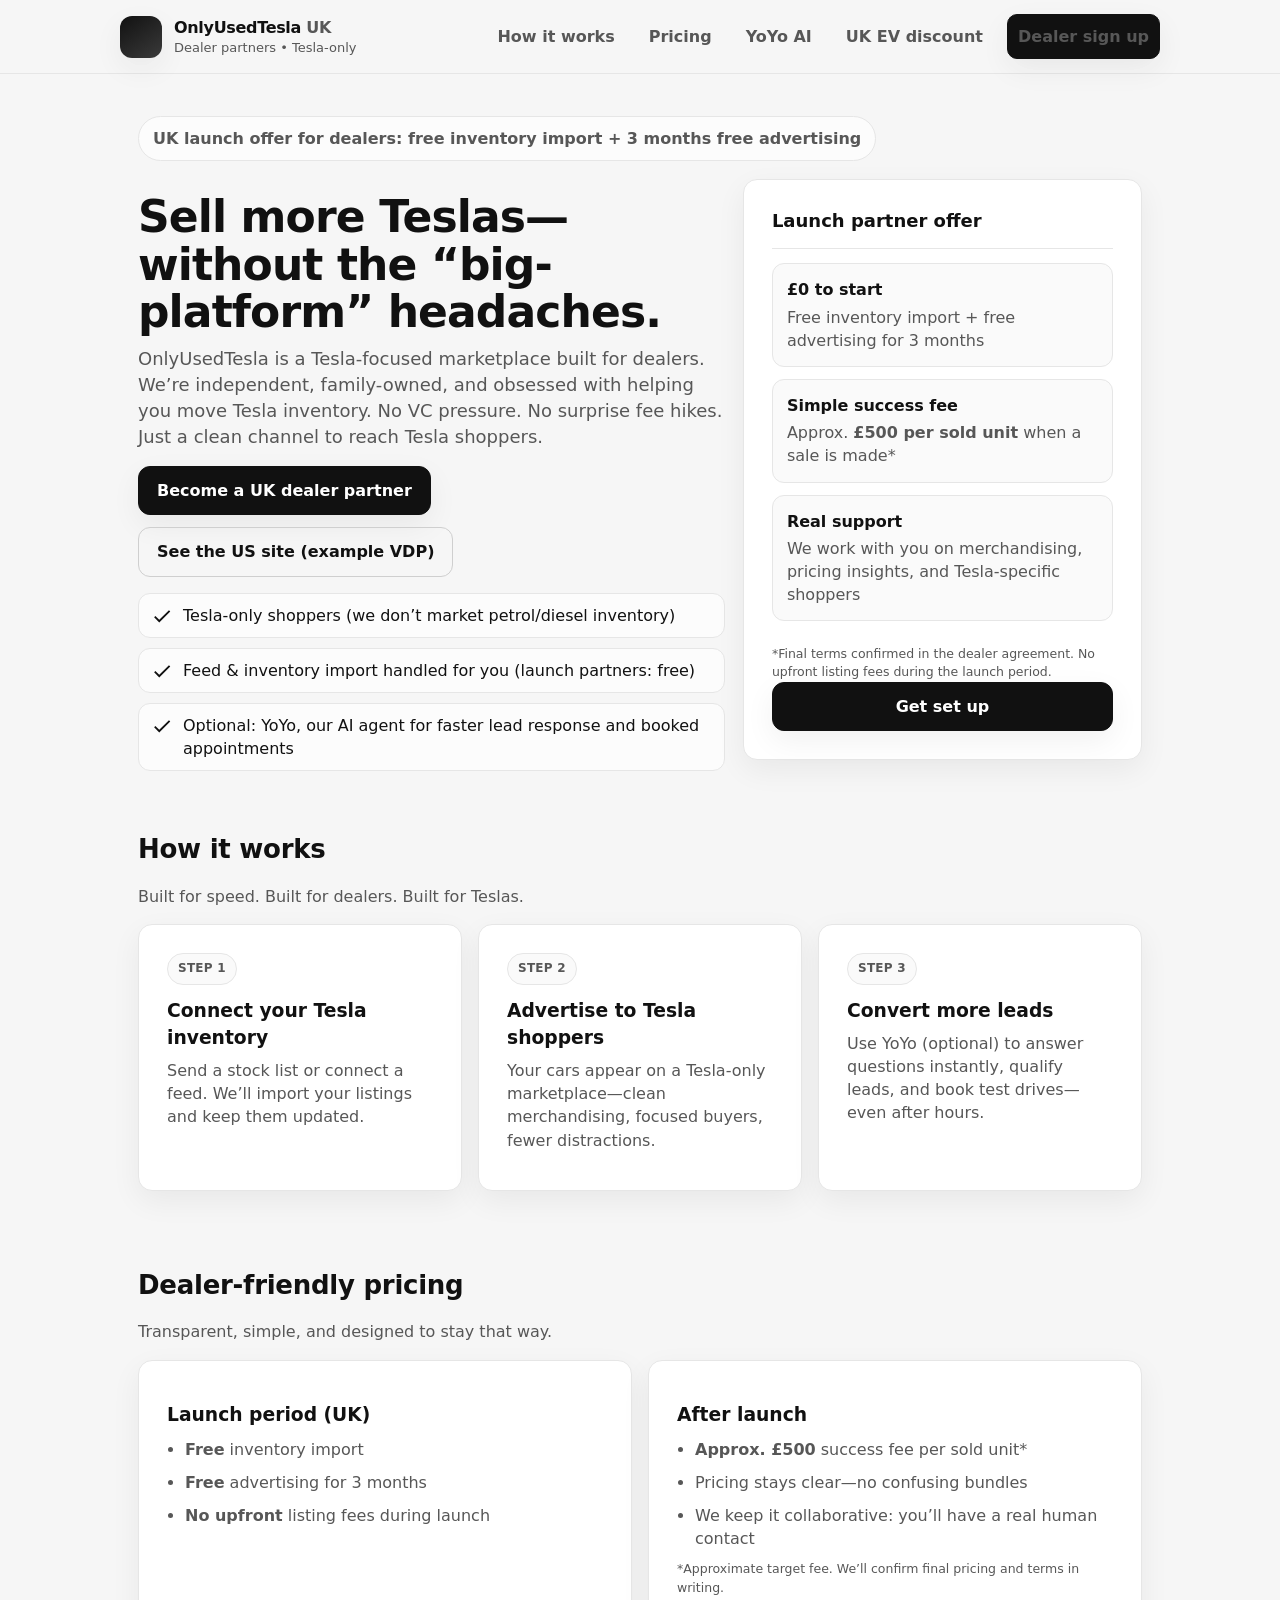
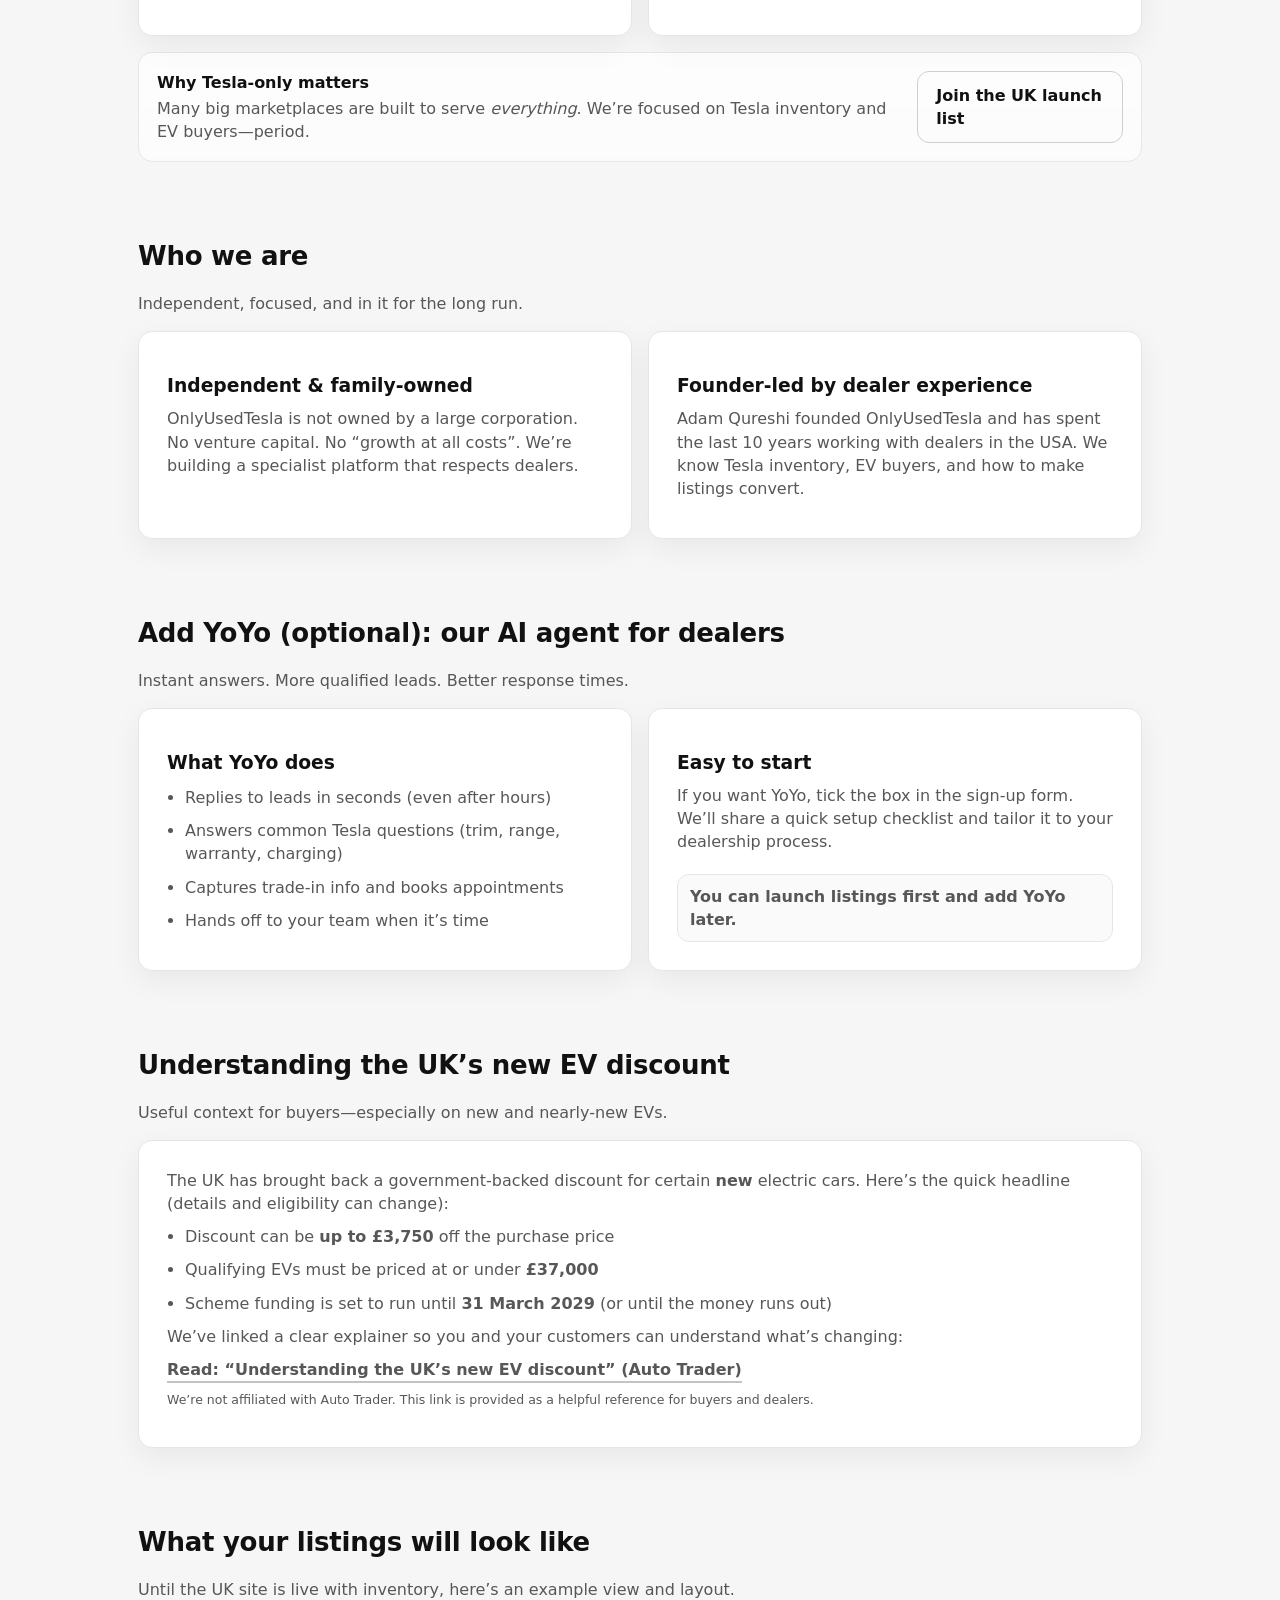
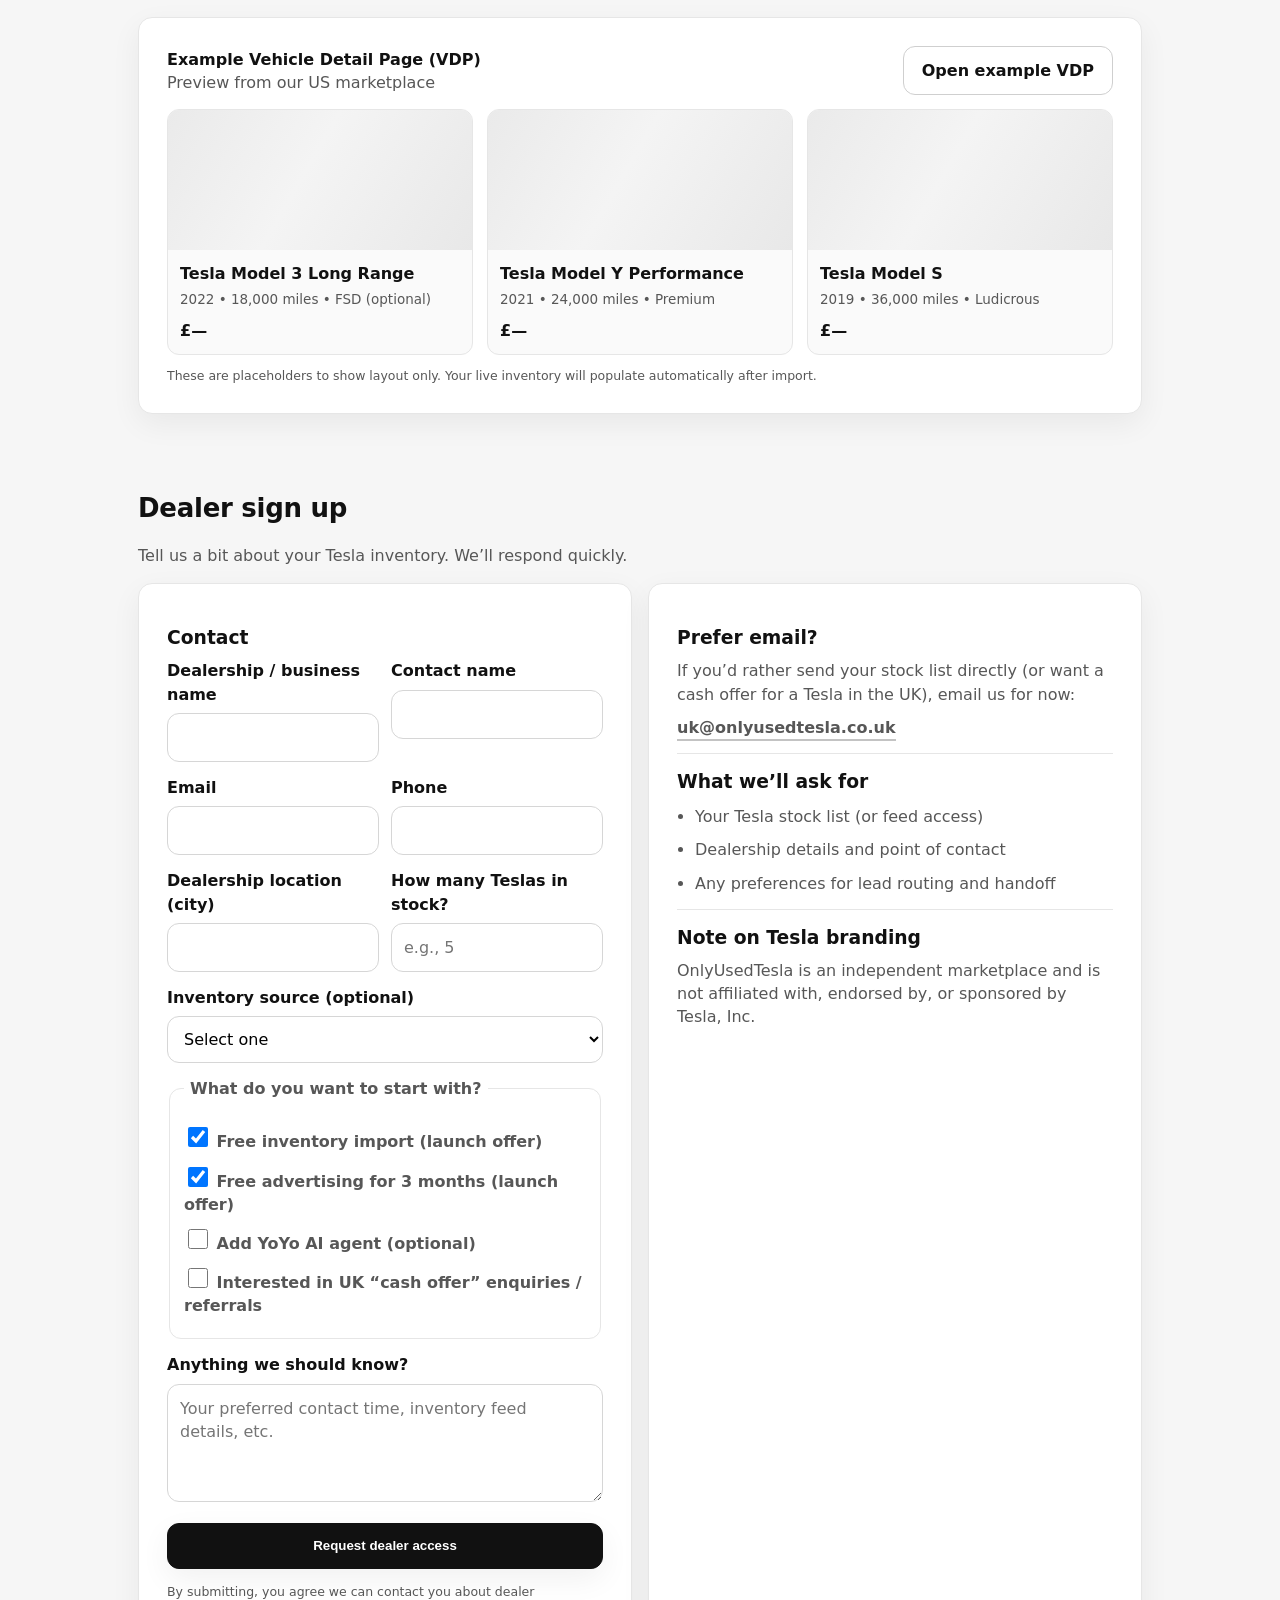
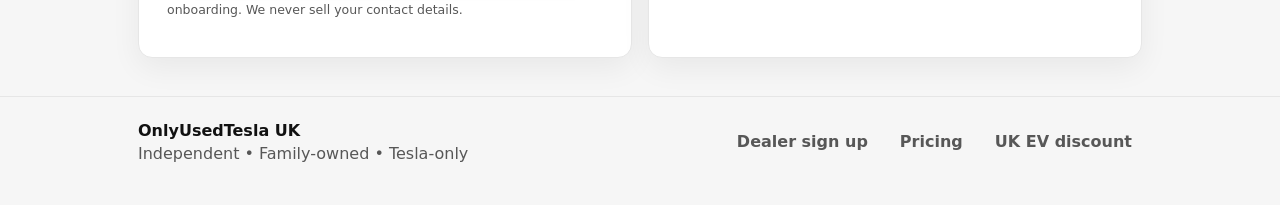
==== index.html @ 2b197ec2 "Add files via upload" ====
<!doctype html>
<html lang="en-GB">
<head>
  <meta charset="utf-8" />
  <meta name="viewport" content="width=device-width, initial-scale=1" />
  <meta name="description" content="OnlyUsedTesla UK — Tesla-only marketplace for dealers. Free inventory import + 3 months free advertising for launch partners." />
  <title>OnlyUsedTesla UK — Dealer Sign Up</title>
  <link rel="stylesheet" href="styles.css" />
</head>
<body>
  <a class="skip" href="#main">Skip to content</a>

  <header class="site-header">
    <div class="wrap header-inner">
      <div class="brand">
        <div class="brand-mark" aria-hidden="true"></div>
        <div class="brand-text">
          <div class="brand-name">OnlyUsedTesla <span class="muted">UK</span></div>
          <div class="brand-sub">Dealer partners • Tesla-only</div>
        </div>
      </div>

      <nav class="nav" aria-label="Primary">
        <a href="#how">How it works</a>
        <a href="#pricing">Pricing</a>
        <a href="#yoyo">YoYo AI</a>
        <a href="#ev-discount">UK EV discount</a>
        <a class="btn btn-small" href="#signup">Dealer sign up</a>
      </nav>
    </div>
  </header>

  <main id="main">
    <section class="hero">
      <div class="wrap">
        <div class="pill">UK launch offer for dealers: <strong>free inventory import</strong> + <strong>3 months free advertising</strong></div>

        <div class="hero-grid">
          <div>
            <h1>Sell more Teslas—without the “big-platform” headaches.</h1>
            <p class="lede">
              OnlyUsedTesla is a Tesla-focused marketplace built for dealers. We’re independent, family-owned, and obsessed with helping you move Tesla inventory.
              No VC pressure. No surprise fee hikes. Just a clean channel to reach Tesla shoppers.
            </p>

            <div class="cta-row">
              <a class="btn" href="#signup">Become a UK dealer partner</a>
              <a class="btn btn-ghost" href="https://onlyusedtesla.com/" target="_blank" rel="noopener">See the US site (example VDP)</a>
            </div>

            <ul class="checks" aria-label="Key benefits">
              <li>
                <svg viewBox="0 0 24 24" aria-hidden="true"><path d="M9 16.2 4.8 12l-1.4 1.4L9 19 21 7l-1.4-1.4z"/></svg>
                Tesla-only shoppers (we don’t market petrol/diesel inventory)
              </li>
              <li>
                <svg viewBox="0 0 24 24" aria-hidden="true"><path d="M9 16.2 4.8 12l-1.4 1.4L9 19 21 7l-1.4-1.4z"/></svg>
                Feed & inventory import handled for you (launch partners: free)
              </li>
              <li>
                <svg viewBox="0 0 24 24" aria-hidden="true"><path d="M9 16.2 4.8 12l-1.4 1.4L9 19 21 7l-1.4-1.4z"/></svg>
                Optional: YoYo, our AI agent for faster lead response and booked appointments
              </li>
            </ul>
          </div>

          <div class="hero-card" role="region" aria-label="Launch offer summary">
            <h2 class="h3">Launch partner offer</h2>
            <div class="divider"></div>

            <div class="stack">
              <div class="mini-card">
                <div class="mini-title">£0 to start</div>
                <div class="mini-text">Free inventory import + free advertising for 3 months</div>
              </div>

              <div class="mini-card">
                <div class="mini-title">Simple success fee</div>
                <div class="mini-text">Approx. <strong>£500 per sold unit</strong> when a sale is made*</div>
              </div>

              <div class="mini-card">
                <div class="mini-title">Real support</div>
                <div class="mini-text">We work with you on merchandising, pricing insights, and Tesla-specific shoppers</div>
              </div>

              <p class="fineprint">*Final terms confirmed in the dealer agreement. No upfront listing fees during the launch period.</p>
            </div>

            <a class="btn btn-full" href="#signup">Get set up</a>
          </div>
        </div>
      </div>
    </section>

    <section class="section" id="how">
      <div class="wrap">
        <div class="section-head">
          <h2>How it works</h2>
          <p class="muted">Built for speed. Built for dealers. Built for Teslas.</p>
        </div>

        <div class="grid-3">
          <div class="card">
            <div class="card-kicker">Step 1</div>
            <h3>Connect your Tesla inventory</h3>
            <p>Send a stock list or connect a feed. We’ll import your listings and keep them updated.</p>
          </div>

          <div class="card">
            <div class="card-kicker">Step 2</div>
            <h3>Advertise to Tesla shoppers</h3>
            <p>Your cars appear on a Tesla-only marketplace—clean merchandising, focused buyers, fewer distractions.</p>
          </div>

          <div class="card">
            <div class="card-kicker">Step 3</div>
            <h3>Convert more leads</h3>
            <p>Use YoYo (optional) to answer questions instantly, qualify leads, and book test drives—even after hours.</p>
          </div>
        </div>
      </div>
    </section>

    <section class="section" id="pricing">
      <div class="wrap">
        <div class="section-head">
          <h2>Dealer-friendly pricing</h2>
          <p class="muted">Transparent, simple, and designed to stay that way.</p>
        </div>

        <div class="grid-2">
          <div class="card">
            <h3>Launch period (UK)</h3>
            <ul class="bullets">
              <li><strong>Free</strong> inventory import</li>
              <li><strong>Free</strong> advertising for 3 months</li>
              <li><strong>No upfront</strong> listing fees during launch</li>
            </ul>
          </div>

          <div class="card">
            <h3>After launch</h3>
            <ul class="bullets">
              <li><strong>Approx. £500</strong> success fee per sold unit*</li>
              <li>Pricing stays clear—no confusing bundles</li>
              <li>We keep it collaborative: you’ll have a real human contact</li>
            </ul>
            <p class="fineprint">*Approximate target fee. We’ll confirm final pricing and terms in writing.</p>
          </div>
        </div>

        <div class="callout">
          <div>
            <div class="callout-title">Why Tesla-only matters</div>
            <p class="callout-text">Many big marketplaces are built to serve <em>everything</em>. We’re focused on Tesla inventory and EV buyers—period.</p>
            <!-- Optional competitive angle (keep or delete):
                 <p class="callout-text">If you already list on broad marketplaces (e.g., Auto Trader), add a Tesla-only channel too. We don’t promote petrol/diesel listings—your Tesla stock stays the hero.</p>
            -->
          </div>
          <a class="btn btn-ghost" href="#signup">Join the UK launch list</a>
        </div>
      </div>
    </section>

    <section class="section" id="trust">
      <div class="wrap">
        <div class="section-head">
          <h2>Who we are</h2>
          <p class="muted">Independent, focused, and in it for the long run.</p>
        </div>

        <div class="grid-2">
          <div class="card">
            <h3>Independent & family-owned</h3>
            <p>
              OnlyUsedTesla is not owned by a large corporation. No venture capital. No “growth at all costs”.
              We’re building a specialist platform that respects dealers.
            </p>
          </div>

          <div class="card">
            <h3>Founder-led by dealer experience</h3>
            <p>
              Adam Qureshi founded OnlyUsedTesla and has spent the last 10 years working with dealers in the USA.
              We know Tesla inventory, EV buyers, and how to make listings convert.
            </p>
          </div>
        </div>
      </div>
    </section>

    <section class="section" id="yoyo">
      <div class="wrap">
        <div class="section-head">
          <h2>Add YoYo (optional): our AI agent for dealers</h2>
          <p class="muted">Instant answers. More qualified leads. Better response times.</p>
        </div>

        <div class="grid-2">
          <div class="card">
            <h3>What YoYo does</h3>
            <ul class="bullets">
              <li>Replies to leads in seconds (even after hours)</li>
              <li>Answers common Tesla questions (trim, range, warranty, charging)</li>
              <li>Captures trade-in info and books appointments</li>
              <li>Hands off to your team when it’s time</li>
            </ul>
          </div>
          <div class="card">
            <h3>Easy to start</h3>
            <p>
              If you want YoYo, tick the box in the sign-up form.
              We’ll share a quick setup checklist and tailor it to your dealership process.
            </p>
            <div class="mini-note">You can launch listings first and add YoYo later.</div>
          </div>
        </div>
      </div>
    </section>

    <section class="section" id="ev-discount">
      <div class="wrap">
        <div class="section-head">
          <h2>Understanding the UK’s new EV discount</h2>
          <p class="muted">Useful context for buyers—especially on new and nearly-new EVs.</p>
        </div>

        <div class="card">
          <p>
            The UK has brought back a government-backed discount for certain <strong>new</strong> electric cars.
            Here’s the quick headline (details and eligibility can change):
          </p>
          <ul class="bullets">
            <li>Discount can be <strong>up to £3,750</strong> off the purchase price</li>
            <li>Qualifying EVs must be priced at or under <strong>£37,000</strong></li>
            <li>Scheme funding is set to run until <strong>31 March 2029</strong> (or until the money runs out)</li>
          </ul>
          <p>
            We’ve linked a clear explainer so you and your customers can understand what’s changing:
          </p>
          <p>
            <a class="link" href="https://www.autotrader.co.uk/cars/electric/ev-grant/" target="_blank" rel="noopener">Read: “Understanding the UK’s new EV discount” (Auto Trader)</a>
          </p>
          <p class="fineprint">We’re not affiliated with Auto Trader. This link is provided as a helpful reference for buyers and dealers.</p>
        </div>
      </div>
    </section>

    <section class="section" id="preview">
      <div class="wrap">
        <div class="section-head">
          <h2>What your listings will look like</h2>
          <p class="muted">Until the UK site is live with inventory, here’s an example view and layout.</p>
        </div>

        <div class="preview">
          <div class="preview-top">
            <div>
              <div class="preview-title">Example Vehicle Detail Page (VDP)</div>
              <div class="muted">Preview from our US marketplace</div>
            </div>
            <a class="btn btn-ghost" href="https://onlyusedtesla.com/" target="_blank" rel="noopener">Open example VDP</a>
          </div>

          <div class="listing-grid" role="list" aria-label="Example listing cards">
            <div class="listing" role="listitem">
              <div class="ph" aria-hidden="true"></div>
              <div class="listing-body">
                <div class="listing-title">Tesla Model 3 Long Range</div>
                <div class="listing-meta">2022 • 18,000 miles • FSD (optional)</div>
                <div class="listing-price">£—</div>
              </div>
            </div>
            <div class="listing" role="listitem">
              <div class="ph" aria-hidden="true"></div>
              <div class="listing-body">
                <div class="listing-title">Tesla Model Y Performance</div>
                <div class="listing-meta">2021 • 24,000 miles • Premium</div>
                <div class="listing-price">£—</div>
              </div>
            </div>
            <div class="listing" role="listitem">
              <div class="ph" aria-hidden="true"></div>
              <div class="listing-body">
                <div class="listing-title">Tesla Model S</div>
                <div class="listing-meta">2019 • 36,000 miles • Ludicrous</div>
                <div class="listing-price">£—</div>
              </div>
            </div>
          </div>

          <p class="fineprint">These are placeholders to show layout only. Your live inventory will populate automatically after import.</p>
        </div>
      </div>
    </section>

    <section class="section" id="signup">
      <div class="wrap">
        <div class="section-head">
          <h2>Dealer sign up</h2>
          <p class="muted">Tell us a bit about your Tesla inventory. We’ll respond quickly.</p>
        </div>

        <div class="grid-2">
          <div class="card">
            <h3>Contact</h3>

            <!--
              QUICK SETUP OPTIONS:
              1) Use this built-in form and set the action="https://YOUR_FORM_ENDPOINT".
                 (Examples: Formspree, Getform, your backend endpoint)

              2) Replace the entire <form>...</form> block below with your existing embed code.
                 (HubSpot / Typeform / Google Form / etc.)

              Tip: keep the #signup anchor so the CTA buttons still work.
            -->

            <form id="dealerForm" class="form" method="post" action="">
              <div class="field-row">
                <div class="field">
                  <label for="business">Dealership / business name</label>
                  <input id="business" name="business" autocomplete="organization" required />
                </div>
                <div class="field">
                  <label for="name">Contact name</label>
                  <input id="name" name="name" autocomplete="name" required />
                </div>
              </div>

              <div class="field-row">
                <div class="field">
                  <label for="email">Email</label>
                  <input id="email" name="email" type="email" autocomplete="email" required />
                </div>
                <div class="field">
                  <label for="phone">Phone</label>
                  <input id="phone" name="phone" autocomplete="tel" />
                </div>
              </div>

              <div class="field-row">
                <div class="field">
                  <label for="location">Dealership location (city)</label>
                  <input id="location" name="location" autocomplete="address-level2" />
                </div>
                <div class="field">
                  <label for="count">How many Teslas in stock?</label>
                  <input id="count" name="count" inputmode="numeric" placeholder="e.g., 5" />
                </div>
              </div>

              <div class="field">
                <label for="source">Inventory source (optional)</label>
                <select id="source" name="source">
                  <option value="">Select one</option>
                  <option>DMS / stock feed</option>
                  <option>CSV / spreadsheet</option>
                  <option>Website scrape / URL list</option>
                  <option>Other</option>
                </select>
              </div>

              <fieldset class="field">
                <legend>What do you want to start with?</legend>
                <label class="check">
                  <input type="checkbox" name="start_import" checked />
                  Free inventory import (launch offer)
                </label>
                <label class="check">
                  <input type="checkbox" name="start_ads" checked />
                  Free advertising for 3 months (launch offer)
                </label>
                <label class="check">
                  <input type="checkbox" name="start_yoyo" />
                  Add YoYo AI agent (optional)
                </label>
                <label class="check">
                  <input type="checkbox" name="cash_offer" />
                  Interested in UK “cash offer” enquiries / referrals
                </label>
              </fieldset>

              <div class="field">
                <label for="notes">Anything we should know?</label>
                <textarea id="notes" name="notes" rows="4" placeholder="Your preferred contact time, inventory feed details, etc."></textarea>
              </div>

              <button class="btn btn-full" type="submit">Request dealer access</button>
              <p class="fineprint">By submitting, you agree we can contact you about dealer onboarding. We never sell your contact details.</p>
            </form>

            <div class="toast" id="toast" role="status" aria-live="polite" aria-atomic="true"></div>
          </div>

          <div class="card">
            <h3>Prefer email?</h3>
            <p>
              If you’d rather send your stock list directly (or want a cash offer for a Tesla in the UK), email us for now:
            </p>
            <p>
              <a class="link" href="mailto:uk@onlyusedtesla.co.uk?subject=OnlyUsedTesla%20UK%20-%20Dealer%20Sign%20Up">uk@onlyusedtesla.co.uk</a>
            </p>

            <div class="divider"></div>

            <h3>What we’ll ask for</h3>
            <ul class="bullets">
              <li>Your Tesla stock list (or feed access)</li>
              <li>Dealership details and point of contact</li>
              <li>Any preferences for lead routing and handoff</li>
            </ul>

            <div class="divider"></div>

            <h3>Note on Tesla branding</h3>
            <p class="muted">
              OnlyUsedTesla is an independent marketplace and is not affiliated with, endorsed by, or sponsored by Tesla, Inc.
            </p>
          </div>
        </div>
      </div>
    </section>

  </main>

  <footer class="site-footer">
    <div class="wrap footer-inner">
      <div>
        <div class="footer-title">OnlyUsedTesla UK</div>
        <div class="muted">Independent • Family-owned • Tesla-only</div>
      </div>
      <div class="footer-links">
        <a href="#signup">Dealer sign up</a>
        <a href="#pricing">Pricing</a>
        <a href="#ev-discount">UK EV discount</a>
      </div>
    </div>
  </footer>

  <script src="script.js"></script>
</body>
</html>
---- styles.css ----
:root{
  --bg: #f6f6f6;
  --panel: #ffffff;
  --ink: #111111;
  --muted: #575757;
  --line: #e6e6e6;
  --soft: #fafafa;
  --shadow: 0 10px 30px rgba(0,0,0,0.06);
  --radius: 14px;
  --radius-sm: 12px;
  --pad: 18px;
  --pad-lg: 28px;
  --max: 1040px;
}

*{ box-sizing: border-box; }
html{ scroll-behavior: smooth; }
body{
  margin: 0;
  background: var(--bg);
  color: var(--ink);
  font-family: ui-sans-serif, system-ui, -apple-system, Segoe UI, Roboto, Helvetica, Arial, "Apple Color Emoji", "Segoe UI Emoji";
  line-height: 1.45;
}

a{ color: inherit; }

.wrap{
  max-width: var(--max);
  margin: 0 auto;
  padding: 0 18px;
}

.skip{
  position: absolute;
  left: -999px;
  top: auto;
  width: 1px;
  height: 1px;
  overflow: hidden;
}
.skip:focus{
  left: 12px;
  top: 12px;
  width: auto;
  height: auto;
  padding: 12px 14px;
  background: var(--panel);
  border: 1px solid var(--line);
  border-radius: 10px;
  z-index: 999;
}

/* Header */
.site-header{
  position: sticky;
  top: 0;
  z-index: 50;
  background: rgba(246,246,246,0.86);
  backdrop-filter: blur(10px);
  border-bottom: 1px solid var(--line);
}
.header-inner{
  display: flex;
  align-items: center;
  justify-content: space-between;
  gap: 16px;
  padding: 14px 0;
}
.brand{
  display: flex;
  align-items: center;
  gap: 12px;
  min-width: 240px;
}
.brand-mark{
  width: 42px;
  height: 42px;
  border-radius: 12px;
  background: linear-gradient(145deg, #111, #3a3a3a);
  box-shadow: var(--shadow);
}
.brand-name{ font-weight: 750; letter-spacing: -0.02em; }
.brand-sub{ font-size: 13px; color: var(--muted); }

.nav{
  display: flex;
  align-items: center;
  gap: 14px;
  flex-wrap: wrap;
  justify-content: flex-end;
}
.nav a{
  text-decoration: none;
  color: var(--muted);
  font-weight: 650;
  padding: 10px 10px;
  border-radius: 10px;
}
.nav a:hover{ background: rgba(0,0,0,0.04); color: var(--ink); }

/* Buttons */
.btn{
  display: inline-flex;
  align-items: center;
  justify-content: center;
  gap: 10px;
  min-height: 46px;
  padding: 12px 18px;
  border-radius: 12px;
  border: 1px solid #111;
  background: #111;
  color: #fff;
  font-weight: 750;
  text-decoration: none;
  box-shadow: var(--shadow);
  cursor: pointer;
}
.btn:hover{ transform: translateY(-1px); }
.btn:active{ transform: translateY(0px); }
.btn:focus{ outline: 3px solid rgba(0,0,0,0.2); outline-offset: 2px; }

.btn-ghost{
  background: transparent;
  color: var(--ink);
  border-color: #cfcfcf;
  box-shadow: none;
}
.btn-ghost:hover{ background: rgba(0,0,0,0.04); }

.btn-small{
  min-height: 40px;
  padding: 10px 14px;
  border-radius: 12px;
}

.btn-full{ width: 100%; }

/* Hero */
.hero{
  padding: 42px 0 22px;
}
.pill{
  display: inline-block;
  padding: 10px 14px;
  border: 1px solid var(--line);
  border-radius: 999px;
  background: rgba(255,255,255,0.7);
  color: var(--muted);
  font-weight: 650;
}

.hero-grid{
  display: grid;
  grid-template-columns: 1.25fr 0.85fr;
  gap: 18px;
  margin-top: 18px;
  align-items: start;
}

h1{
  font-size: clamp(32px, 4vw, 44px);
  line-height: 1.08;
  letter-spacing: -0.02em;
  margin: 14px 0 10px;
}

.lede{
  font-size: 18px;
  color: var(--muted);
  margin: 0 0 14px;
}

.cta-row{
  display: flex;
  gap: 12px;
  flex-wrap: wrap;
  margin: 16px 0;
}

.checks{
  list-style: none;
  padding: 0;
  margin: 14px 0 0;
  display: grid;
  gap: 10px;
}
.checks li{
  display: flex;
  gap: 10px;
  align-items: flex-start;
  padding: 10px 12px;
  border: 1px solid var(--line);
  border-radius: 12px;
  background: rgba(255,255,255,0.66);
}
.checks svg{ width: 22px; height: 22px; fill: #111; margin-top: 1px; flex: 0 0 auto; }

.hero-card{
  background: var(--panel);
  border: 1px solid var(--line);
  border-radius: var(--radius);
  padding: var(--pad-lg);
  box-shadow: var(--shadow);
}

.h3{ font-size: 18px; margin: 0; }

.divider{ height: 1px; background: var(--line); margin: 14px 0; }
.stack{ display: grid; gap: 12px; }

.mini-card{
  background: var(--soft);
  border: 1px solid var(--line);
  border-radius: var(--radius-sm);
  padding: 14px;
}
.mini-title{ font-weight: 800; margin-bottom: 4px; }
.mini-text{ color: var(--muted); }

.fineprint{
  font-size: 12.5px;
  color: var(--muted);
  margin: 12px 0 0;
}

/* Sections */
.section{ padding: 38px 0; }
.section-head{ margin-bottom: 16px; }
.section-head h2{ margin: 0 0 6px; font-size: 26px; letter-spacing: -0.01em; }
.muted{ color: var(--muted); }

.grid-2{
  display: grid;
  grid-template-columns: 1fr 1fr;
  gap: 16px;
}
.grid-3{
  display: grid;
  grid-template-columns: 1fr 1fr 1fr;
  gap: 16px;
}

.card{
  background: var(--panel);
  border: 1px solid var(--line);
  border-radius: var(--radius);
  padding: var(--pad-lg);
  box-shadow: var(--shadow);
}

.card-kicker{
  display: inline-block;
  font-weight: 800;
  color: var(--muted);
  letter-spacing: 0.02em;
  text-transform: uppercase;
  font-size: 12px;
  border: 1px solid var(--line);
  padding: 6px 10px;
  border-radius: 999px;
  background: var(--soft);
}

.card h3{ margin: 12px 0 8px; }
.card p{ margin: 0 0 10px; color: var(--muted); }

.bullets{
  margin: 10px 0 0;
  padding-left: 18px;
  color: var(--muted);
}
.bullets li{ margin: 10px 0; }

.callout{
  margin-top: 16px;
  display: flex;
  align-items: center;
  justify-content: space-between;
  gap: 14px;
  padding: 18px 18px;
  border-radius: var(--radius);
  border: 1px solid var(--line);
  background: linear-gradient(180deg, rgba(255,255,255,0.85), rgba(255,255,255,0.6));
}
.callout-title{ font-weight: 850; margin-bottom: 3px; }
.callout-text{ margin: 0; color: var(--muted); }

.link{
  font-weight: 750;
  text-decoration: none;
  border-bottom: 2px solid rgba(17,17,17,0.25);
  padding-bottom: 2px;
}
.link:hover{ border-bottom-color: rgba(17,17,17,0.55); }

/* Preview */
.preview{
  background: var(--panel);
  border: 1px solid var(--line);
  border-radius: var(--radius);
  padding: var(--pad-lg);
  box-shadow: var(--shadow);
}
.preview-top{
  display: flex;
  align-items: center;
  justify-content: space-between;
  gap: 12px;
  flex-wrap: wrap;
}
.preview-title{ font-weight: 850; }

.listing-grid{
  display: grid;
  grid-template-columns: 1fr 1fr 1fr;
  gap: 14px;
  margin-top: 14px;
}

.listing{
  border: 1px solid var(--line);
  border-radius: var(--radius-sm);
  overflow: hidden;
  background: var(--soft);
}
.ph{
  height: 140px;
  background:
    linear-gradient(120deg, #eaeaea, #f4f4f4 45%, #e8e8e8);
}
.listing-body{ padding: 12px; }
.listing-title{ font-weight: 850; margin-bottom: 4px; }
.listing-meta{ color: var(--muted); font-size: 13.5px; }
.listing-price{ margin-top: 10px; font-weight: 900; }

/* Form */
.form{ display: grid; gap: 14px; }
.field-row{
  display: grid;
  grid-template-columns: 1fr 1fr;
  gap: 12px;
}
.field label{ display: block; font-weight: 750; margin-bottom: 7px; }
input, select, textarea{
  width: 100%;
  min-height: 46px;
  padding: 12px 12px;
  border-radius: 12px;
  border: 1px solid #d6d6d6;
  background: #fff;
  font: inherit;
}
textarea{ min-height: 110px; resize: vertical; }
input:focus, select:focus, textarea:focus{ outline: 3px solid rgba(0,0,0,0.18); border-color: #c6c6c6; }

fieldset{ border: 1px solid var(--line); border-radius: var(--radius-sm); padding: 14px; }
legend{ font-weight: 850; padding: 0 6px; color: var(--muted); }

.check{
  display: flex;
  gap: 10px;
  align-items: center;
  margin: 10px 0;
  color: var(--muted);
}
.check input{
  width: 20px;
  height: 20px;
  min-height: 20px;
}

.mini-note{
  margin-top: 10px;
  display: inline-block;
  padding: 10px 12px;
  border-radius: 12px;
  border: 1px solid var(--line);
  background: var(--soft);
  color: var(--muted);
  font-weight: 650;
}

.toast{
  margin-top: 14px;
  display: none;
  padding: 12px 14px;
  border-radius: 12px;
  border: 1px solid var(--line);
  background: rgba(0,0,0,0.04);
  color: var(--muted);
}
.toast.show{ display: block; }

/* Footer */
.site-footer{
  padding: 22px 0 40px;
  border-top: 1px solid var(--line);
}
.footer-inner{
  display: flex;
  align-items: center;
  justify-content: space-between;
  gap: 16px;
  flex-wrap: wrap;
}
.footer-title{ font-weight: 900; }
.footer-links{ display: flex; gap: 12px; flex-wrap: wrap; }
.footer-links a{
  text-decoration: none;
  color: var(--muted);
  font-weight: 750;
  padding: 10px 10px;
  border-radius: 10px;
}
.footer-links a:hover{ background: rgba(0,0,0,0.04); color: var(--ink); }

/* Responsive */
@media (max-width: 920px){
  .hero-grid{ grid-template-columns: 1fr; }
  .brand{ min-width: 0; }
}
@media (max-width: 820px){
  .grid-3{ grid-template-columns: 1fr; }
  .listing-grid{ grid-template-columns: 1fr; }
}
@media (max-width: 720px){
  .grid-2{ grid-template-columns: 1fr; }
  .field-row{ grid-template-columns: 1fr; }
  .nav{ justify-content: flex-start; }
  .header-inner{ align-items: flex-start; flex-direction: column; }
  .callout{ flex-direction: column; align-items: flex-start; }
}
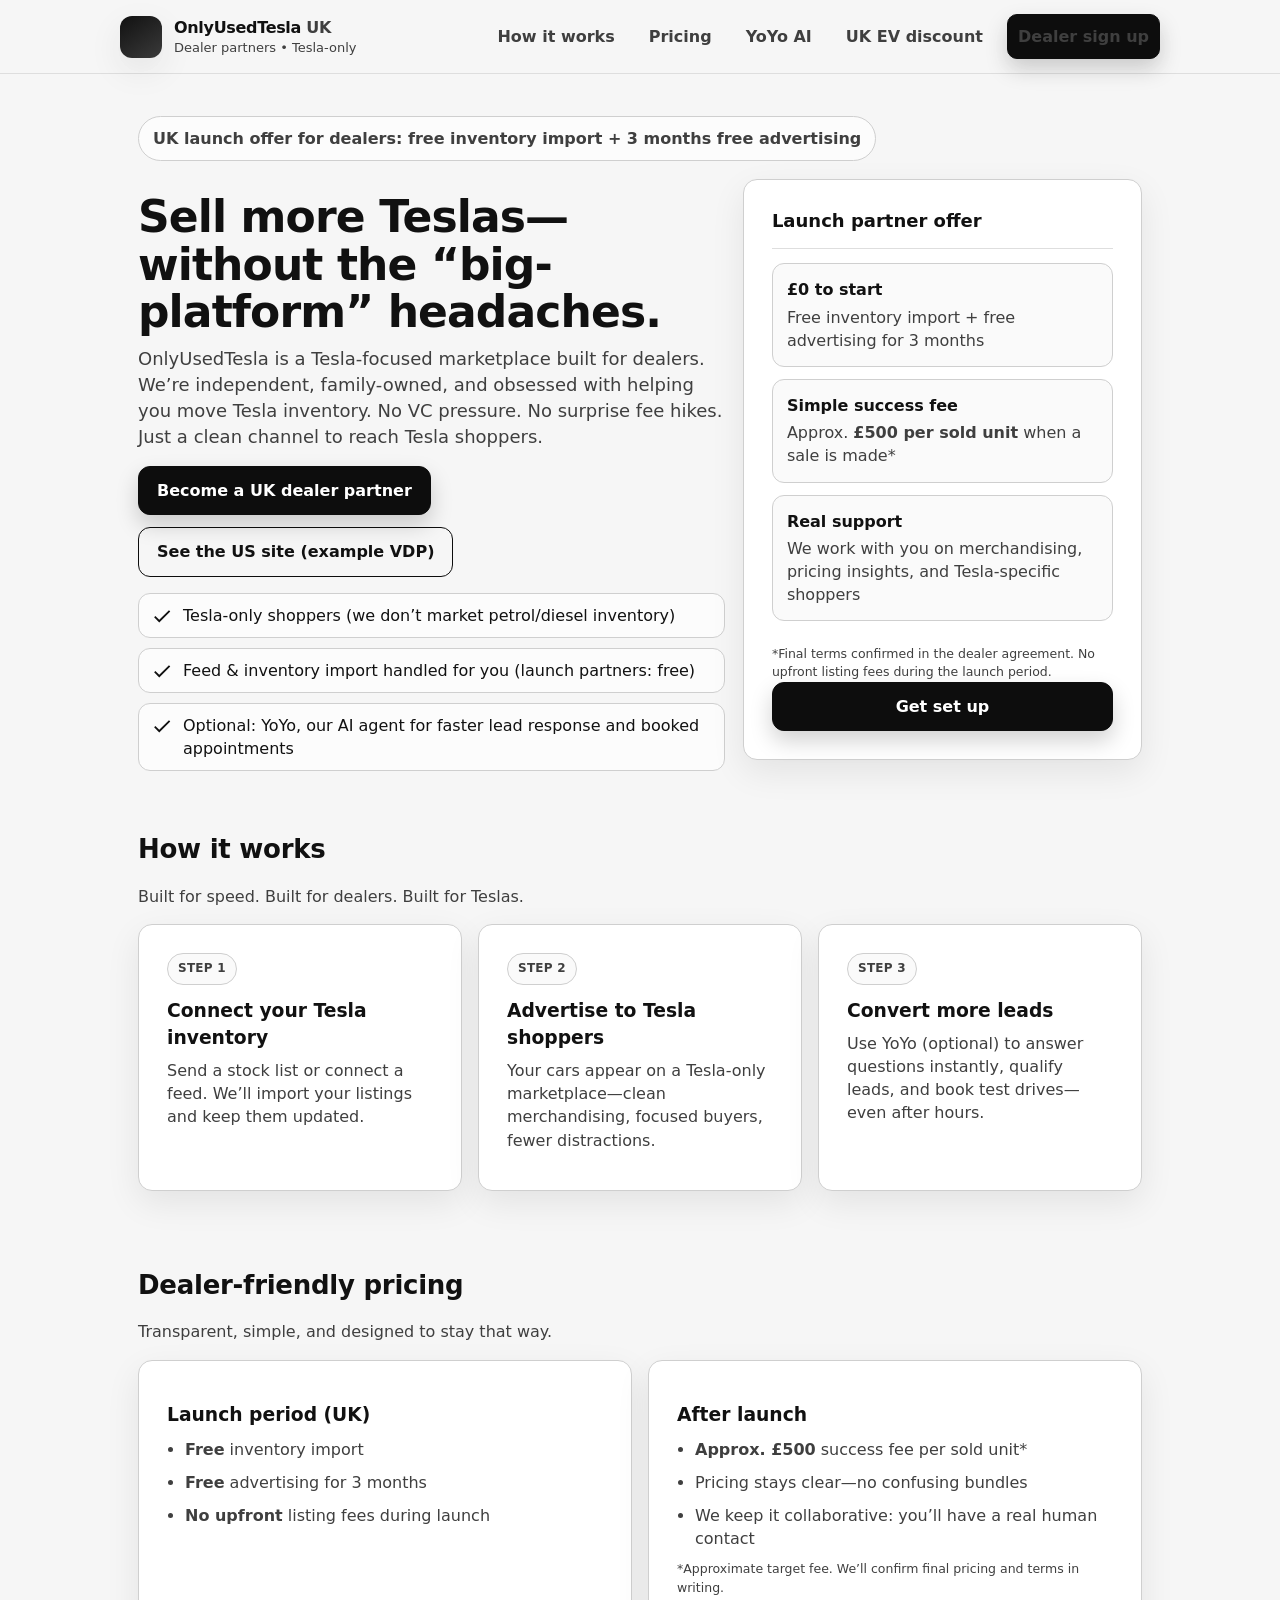
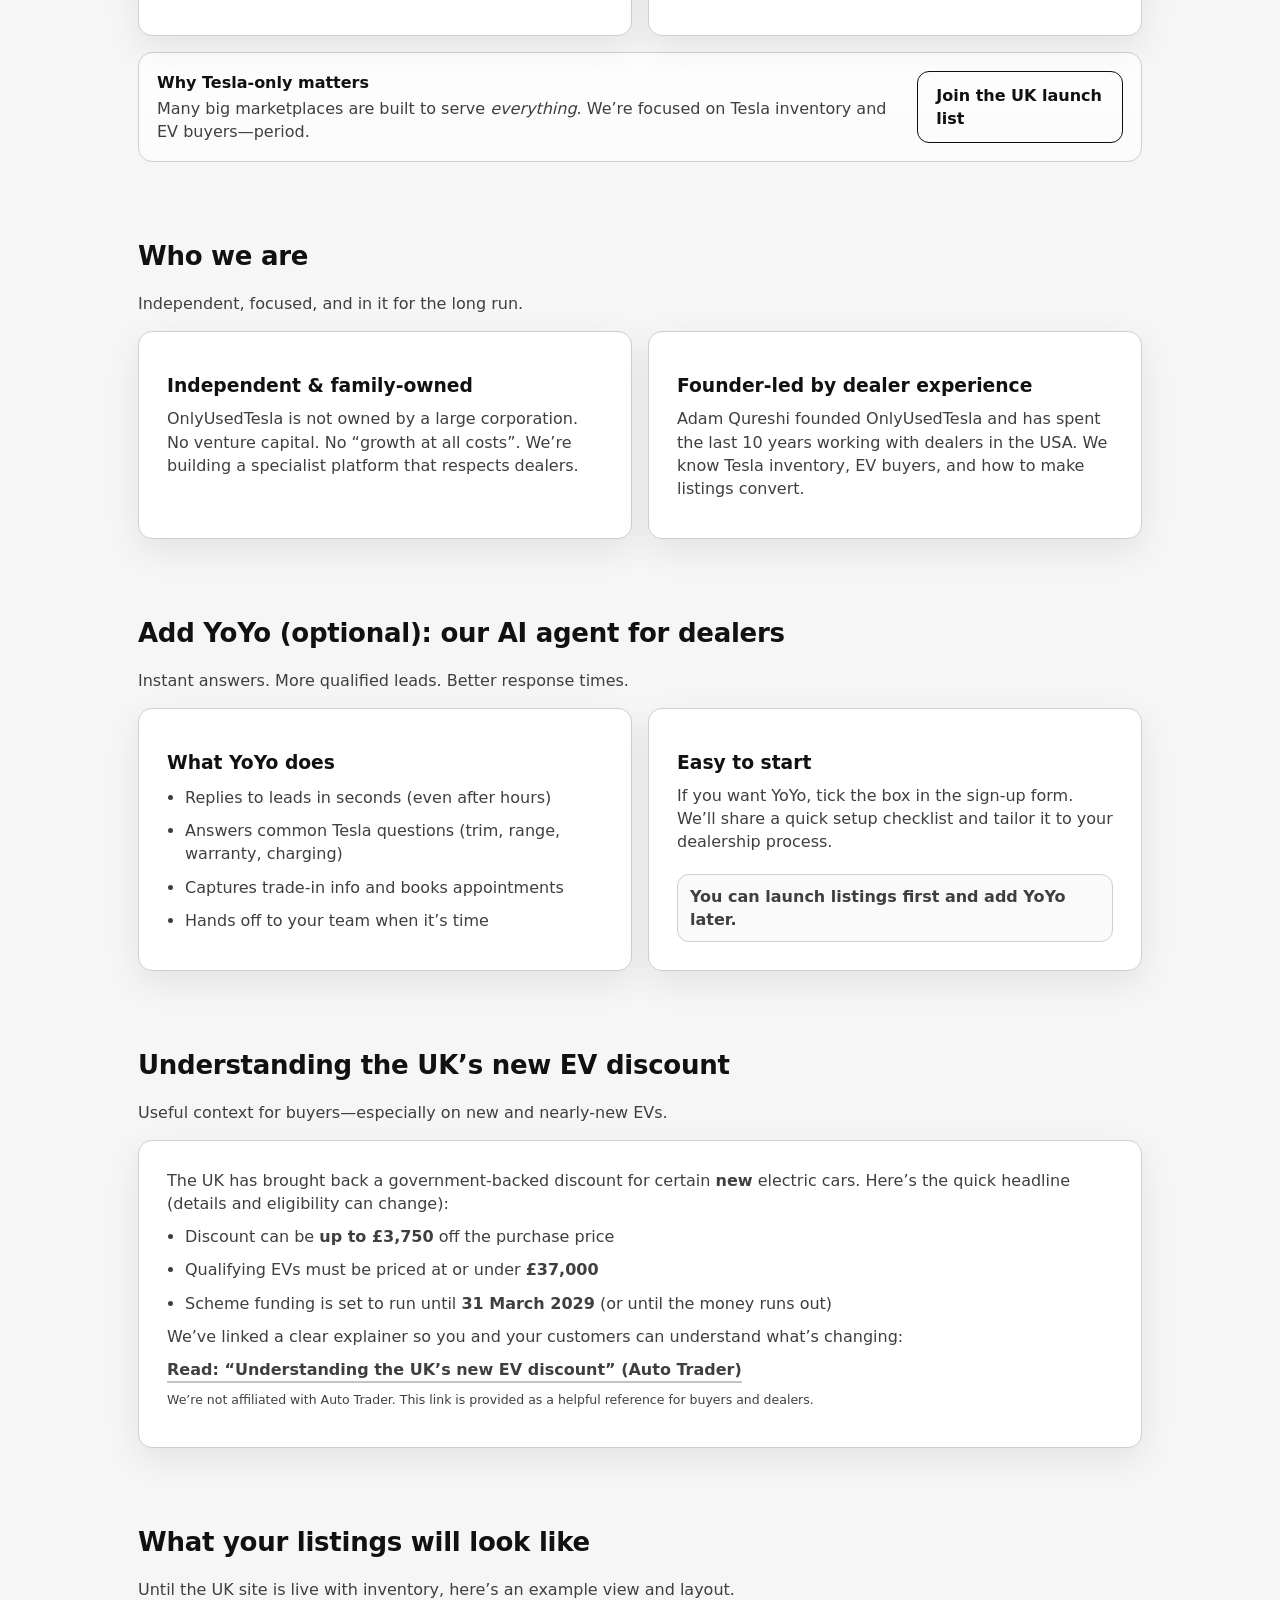
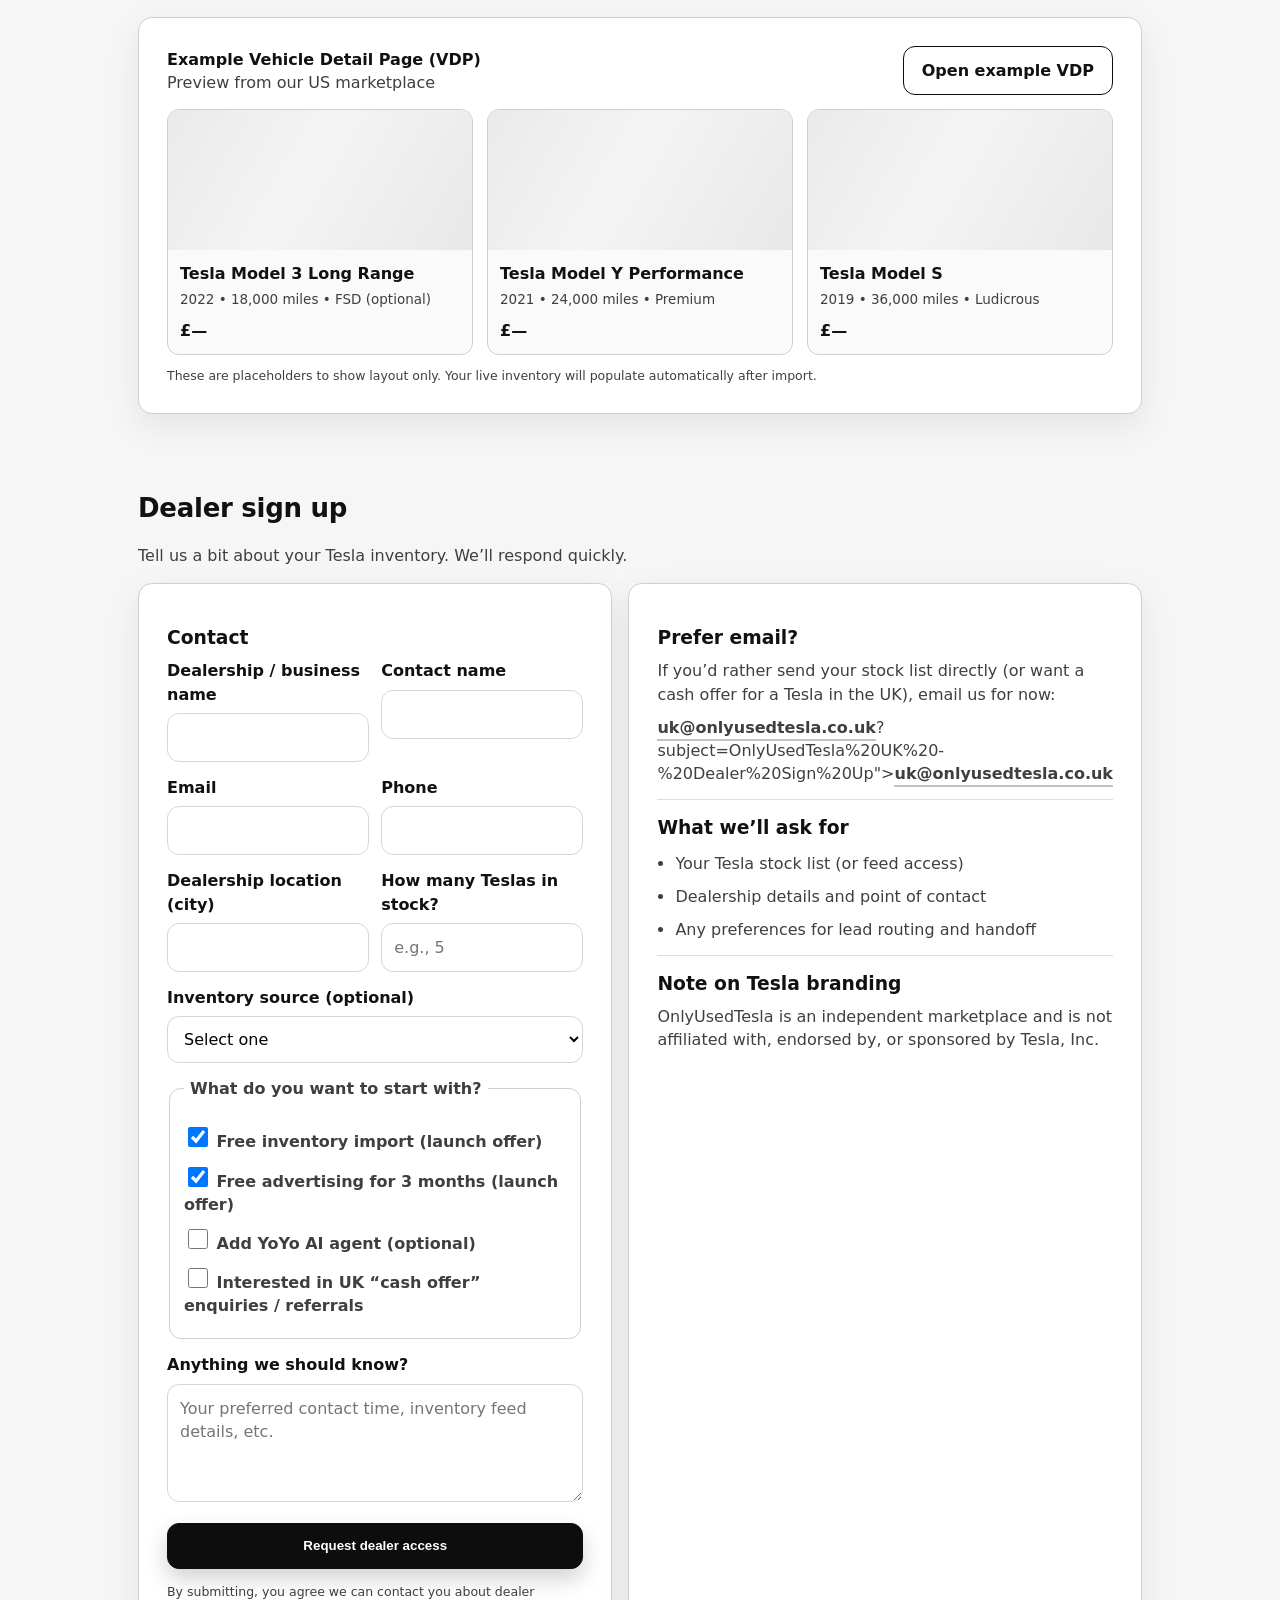
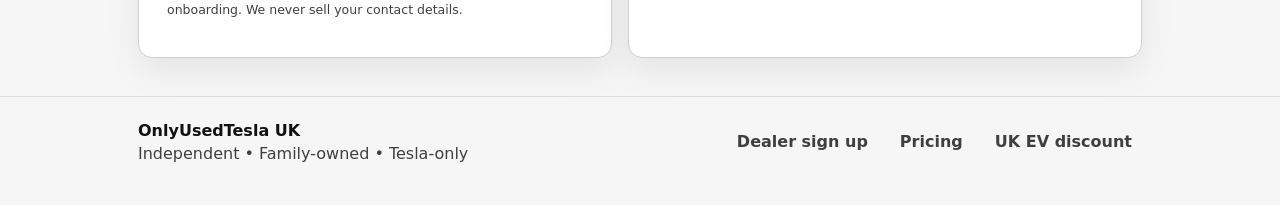
==== commit 1014d9d2: "Add files via upload" ====
--- a/index.html
+++ b/index.html
@@ -400,7 +400,7 @@
               If you’d rather send your stock list directly (or want a cash offer for a Tesla in the UK), email us for now:
             </p>
             <p>
-              <a class="link" href="mailto:uk@onlyusedtesla.co.uk?subject=OnlyUsedTesla%20UK%20-%20Dealer%20Sign%20Up">uk@onlyusedtesla.co.uk</a>
+              <a class="link" href="mailto:<a class="link" href="mailto:uk@onlyusedtesla.co.uk">uk@onlyusedtesla.co.uk</a>?subject=OnlyUsedTesla%20UK%20-%20Dealer%20Sign%20Up"><a class="link" href="mailto:uk@onlyusedtesla.co.uk">uk@onlyusedtesla.co.uk</a></a>
             </p>
 
             <div class="divider"></div>
@@ -440,5 +440,17 @@
   </footer>
 
   <script src="script.js"></script>
+
+  <!-- Mobile quick CTA (subtle): keeps “Dealer sign up” visible on long pages -->
+  <div class="sticky-cta" id="stickyCta" aria-label="Quick dealer sign up">
+    <div class="wrap sticky-cta-inner">
+      <div class="sticky-cta-text">
+        <div class="sticky-cta-title">Launch offer: <strong>£0 to start</strong></div>
+        <div class="sticky-cta-sub">Free inventory import + 3 months free advertising</div>
+      </div>
+      <a class="btn btn-small" href="#signup">Dealer sign up</a>
+    </div>
+  </div>
+
 </body>
 </html>
--- a/styles.css
+++ b/styles.css
@@ -2,10 +2,10 @@
   --bg: #f6f6f6;
   --panel: #ffffff;
   --ink: #111111;
-  --muted: #575757;
-  --line: #e6e6e6;
+  --muted: #3f3f3f;
+  --line: #dedede;
   --soft: #fafafa;
-  --shadow: 0 10px 30px rgba(0,0,0,0.06);
+  --shadow: 0 12px 34px rgba(0,0,0,0.08);
   --radius: 14px;
   --radius-sm: 12px;
   --pad: 18px;
@@ -46,7 +46,7 @@
   height: auto;
   padding: 12px 14px;
   background: var(--panel);
-  border: 1px solid var(--line);
+  border: 1px solid #cfcfcf;
   border-radius: 10px;
   z-index: 999;
 }
@@ -108,25 +108,29 @@
   min-height: 46px;
   padding: 12px 18px;
   border-radius: 12px;
-  border: 1px solid #111;
-  background: #111;
-  color: #fff;
-  font-weight: 750;
+  border: 1px solid #0d0d0d;
+  background: #0d0d0d;
+  color: #ffffff;
+  font-weight: 780;
   text-decoration: none;
-  box-shadow: var(--shadow);
+  box-shadow: 0 10px 22px rgba(0,0,0,0.18);
   cursor: pointer;
 }
-.btn:hover{ transform: translateY(-1px); }
+.btn:hover{
+  transform: translateY(-1px);
+  background: #111111;
+}
 .btn:active{ transform: translateY(0px); }
-.btn:focus{ outline: 3px solid rgba(0,0,0,0.2); outline-offset: 2px; }
+.btn:focus{ outline: 3px solid rgba(0,0,0,0.25); outline-offset: 2px; }
+.btn:focus-visible{ outline: 3px solid #0d0d0d; outline-offset: 3px; }
 
 .btn-ghost{
   background: transparent;
   color: var(--ink);
-  border-color: #cfcfcf;
+  border-color: #0d0d0d;
   box-shadow: none;
 }
-.btn-ghost:hover{ background: rgba(0,0,0,0.04); }
+.btn-ghost:hover{ background: rgba(0,0,0,0.06); }
 
 .btn-small{
   min-height: 40px;
@@ -143,7 +147,7 @@
 .pill{
   display: inline-block;
   padding: 10px 14px;
-  border: 1px solid var(--line);
+  border: 1px solid #cfcfcf;
   border-radius: 999px;
   background: rgba(255,255,255,0.7);
   color: var(--muted);
@@ -190,7 +194,7 @@
   gap: 10px;
   align-items: flex-start;
   padding: 10px 12px;
-  border: 1px solid var(--line);
+  border: 1px solid #cfcfcf;
   border-radius: 12px;
   background: rgba(255,255,255,0.66);
 }
@@ -198,7 +202,7 @@
 
 .hero-card{
   background: var(--panel);
-  border: 1px solid var(--line);
+  border: 1px solid #cfcfcf;
   border-radius: var(--radius);
   padding: var(--pad-lg);
   box-shadow: var(--shadow);
@@ -211,7 +215,7 @@
 
 .mini-card{
   background: var(--soft);
-  border: 1px solid var(--line);
+  border: 1px solid #cfcfcf;
   border-radius: var(--radius-sm);
   padding: 14px;
 }
@@ -243,7 +247,7 @@
 
 .card{
   background: var(--panel);
-  border: 1px solid var(--line);
+  border: 1px solid #cfcfcf;
   border-radius: var(--radius);
   padding: var(--pad-lg);
   box-shadow: var(--shadow);
@@ -256,7 +260,7 @@
   letter-spacing: 0.02em;
   text-transform: uppercase;
   font-size: 12px;
-  border: 1px solid var(--line);
+  border: 1px solid #cfcfcf;
   padding: 6px 10px;
   border-radius: 999px;
   background: var(--soft);
@@ -280,7 +284,7 @@
   gap: 14px;
   padding: 18px 18px;
   border-radius: var(--radius);
-  border: 1px solid var(--line);
+  border: 1px solid #cfcfcf;
   background: linear-gradient(180deg, rgba(255,255,255,0.85), rgba(255,255,255,0.6));
 }
 .callout-title{ font-weight: 850; margin-bottom: 3px; }
@@ -297,7 +301,7 @@
 /* Preview */
 .preview{
   background: var(--panel);
-  border: 1px solid var(--line);
+  border: 1px solid #cfcfcf;
   border-radius: var(--radius);
   padding: var(--pad-lg);
   box-shadow: var(--shadow);
@@ -319,7 +323,7 @@
 }
 
 .listing{
-  border: 1px solid var(--line);
+  border: 1px solid #cfcfcf;
   border-radius: var(--radius-sm);
   overflow: hidden;
   background: var(--soft);
@@ -354,7 +358,7 @@
 textarea{ min-height: 110px; resize: vertical; }
 input:focus, select:focus, textarea:focus{ outline: 3px solid rgba(0,0,0,0.18); border-color: #c6c6c6; }
 
-fieldset{ border: 1px solid var(--line); border-radius: var(--radius-sm); padding: 14px; }
+fieldset{ border: 1px solid #cfcfcf; border-radius: var(--radius-sm); padding: 14px; }
 legend{ font-weight: 850; padding: 0 6px; color: var(--muted); }
 
 .check{
@@ -375,7 +379,7 @@
   display: inline-block;
   padding: 10px 12px;
   border-radius: 12px;
-  border: 1px solid var(--line);
+  border: 1px solid #cfcfcf;
   background: var(--soft);
   color: var(--muted);
   font-weight: 650;
@@ -386,7 +390,7 @@
   display: none;
   padding: 12px 14px;
   border-radius: 12px;
-  border: 1px solid var(--line);
+  border: 1px solid #cfcfcf;
   background: rgba(0,0,0,0.04);
   color: var(--muted);
 }
@@ -425,9 +429,63 @@
   .listing-grid{ grid-template-columns: 1fr; }
 }
 @media (max-width: 720px){
+  body{ padding-bottom: 86px; }
   .grid-2{ grid-template-columns: 1fr; }
   .field-row{ grid-template-columns: 1fr; }
-  .nav{ justify-content: flex-start; }
   .header-inner{ align-items: flex-start; flex-direction: column; }
+
+  /* Make the nav easier to tap; keep the sign-up CTA prominent */
+  .nav{
+    width: 100%;
+    display: grid;
+    grid-template-columns: repeat(2, minmax(0, 1fr));
+    gap: 10px;
+  }
+  .nav a{
+    background: rgba(0,0,0,0.03);
+    color: var(--ink);
+    padding: 12px 12px;
+  }
+  .nav a.btn{
+    grid-column: 1 / -1;
+    justify-self: stretch;
+  }
+
   .callout{ flex-direction: column; align-items: flex-start; }
 }
+
+/* Form focus */
+input:focus-visible, select:focus-visible, textarea:focus-visible{
+  outline: 3px solid rgba(13,13,13,0.25);
+  outline-offset: 2px;
+  border-color: #0d0d0d;
+}
+
+/* Sticky mobile CTA (subtle) */
+.sticky-cta{
+  position: fixed;
+  left: 0;
+  right: 0;
+  bottom: 0;
+  z-index: 80;
+  background: rgba(246,246,246,0.92);
+  backdrop-filter: blur(10px);
+  border-top: 1px solid var(--line);
+  transform: translateY(110%);
+  transition: transform 180ms ease;
+}
+.sticky-cta.show{ transform: translateY(0); }
+.sticky-cta-inner{
+  display: flex;
+  align-items: center;
+  justify-content: space-between;
+  gap: 12px;
+  padding: 12px 0;
+}
+.sticky-cta-text{ min-width: 0; }
+.sticky-cta-title{ font-weight: 750; line-height: 1.15; }
+.sticky-cta-sub{ color: var(--muted); font-size: 13px; margin-top: 2px; }
+
+@media (min-width: 721px){
+  .sticky-cta{ display: none; }
+}
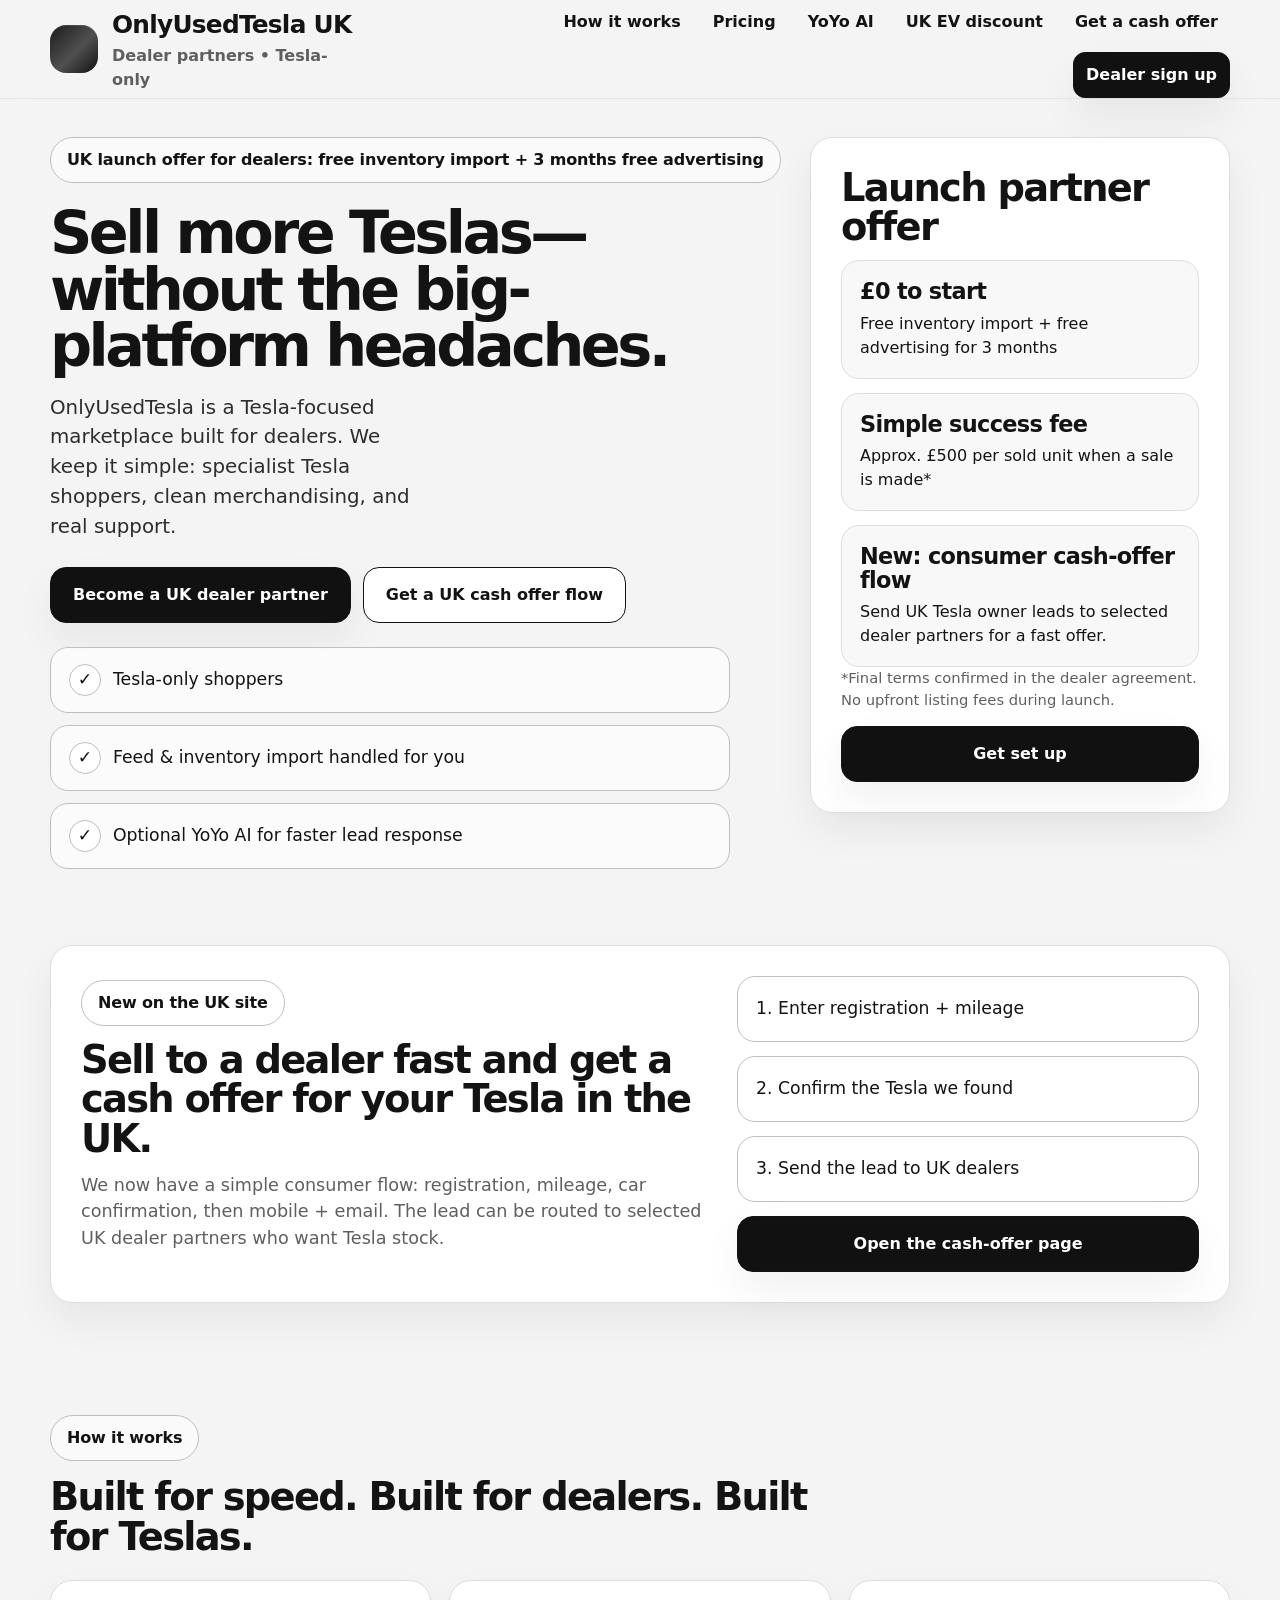
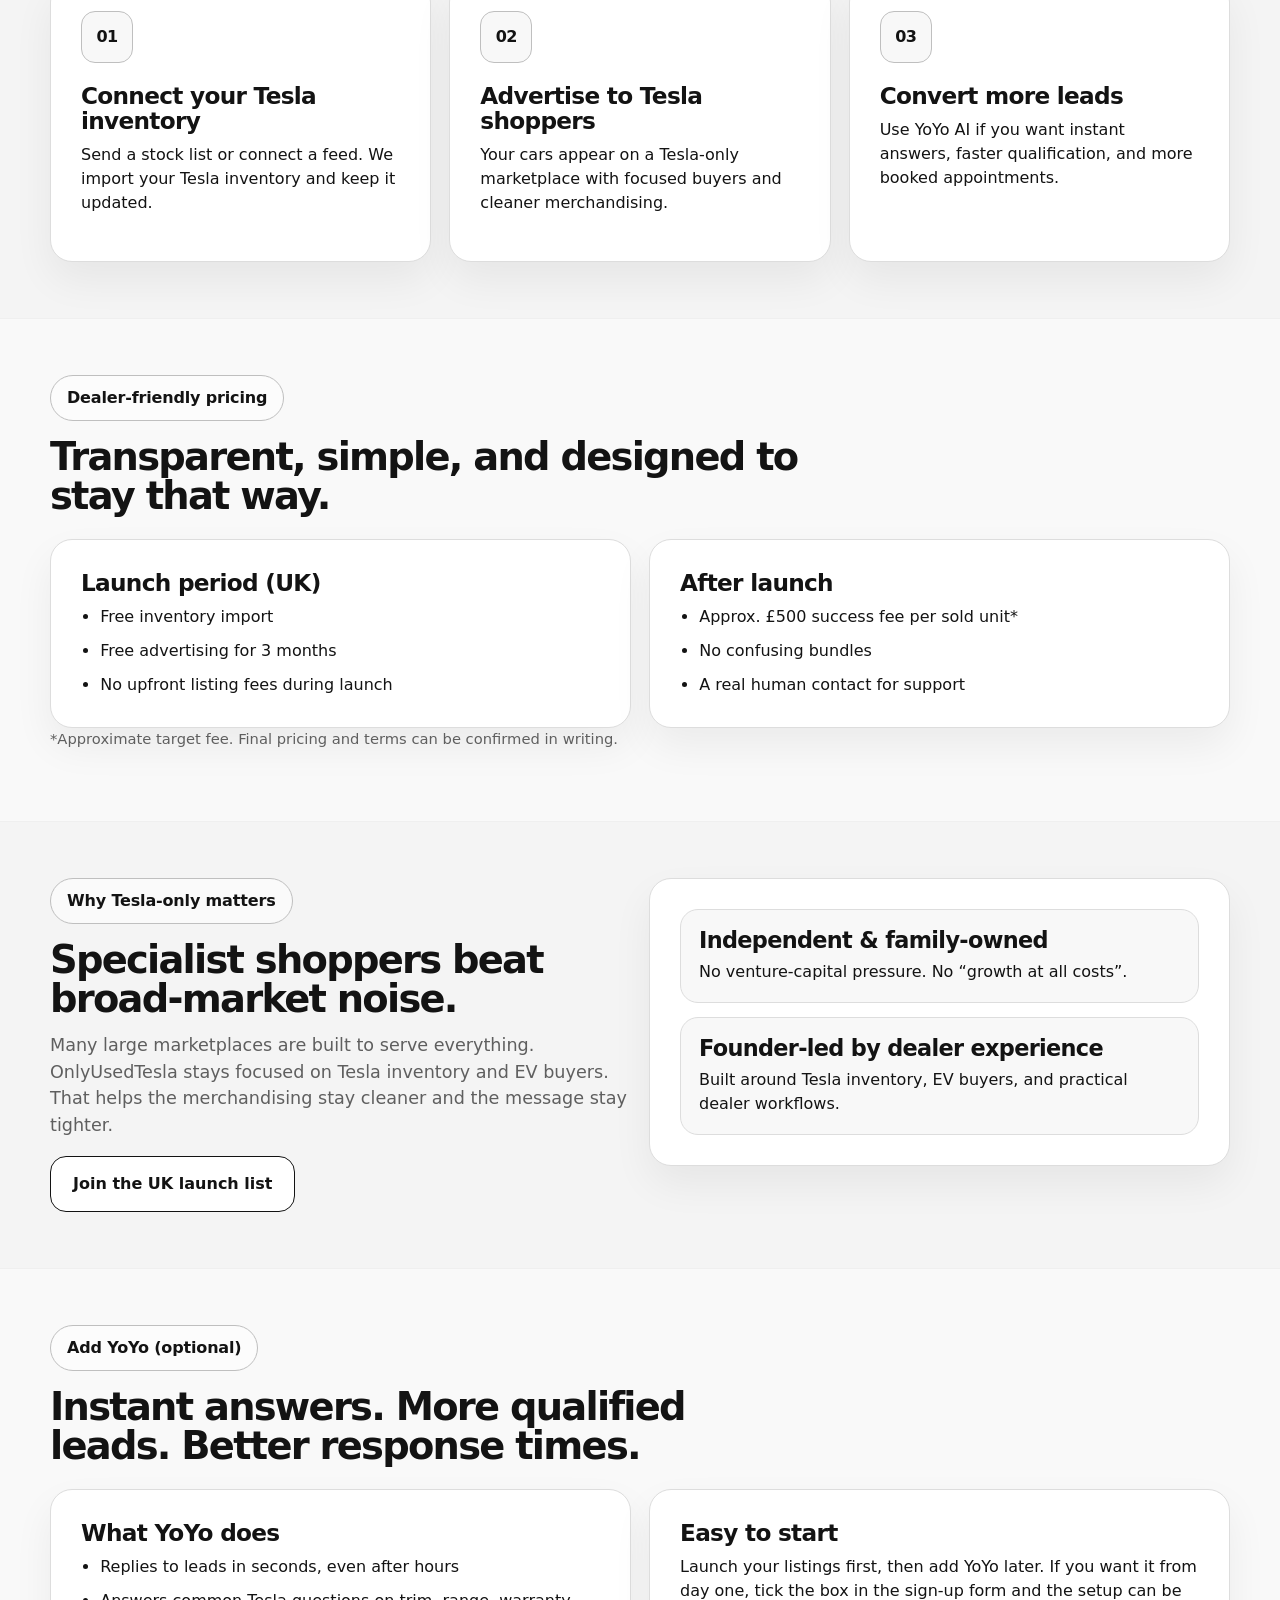
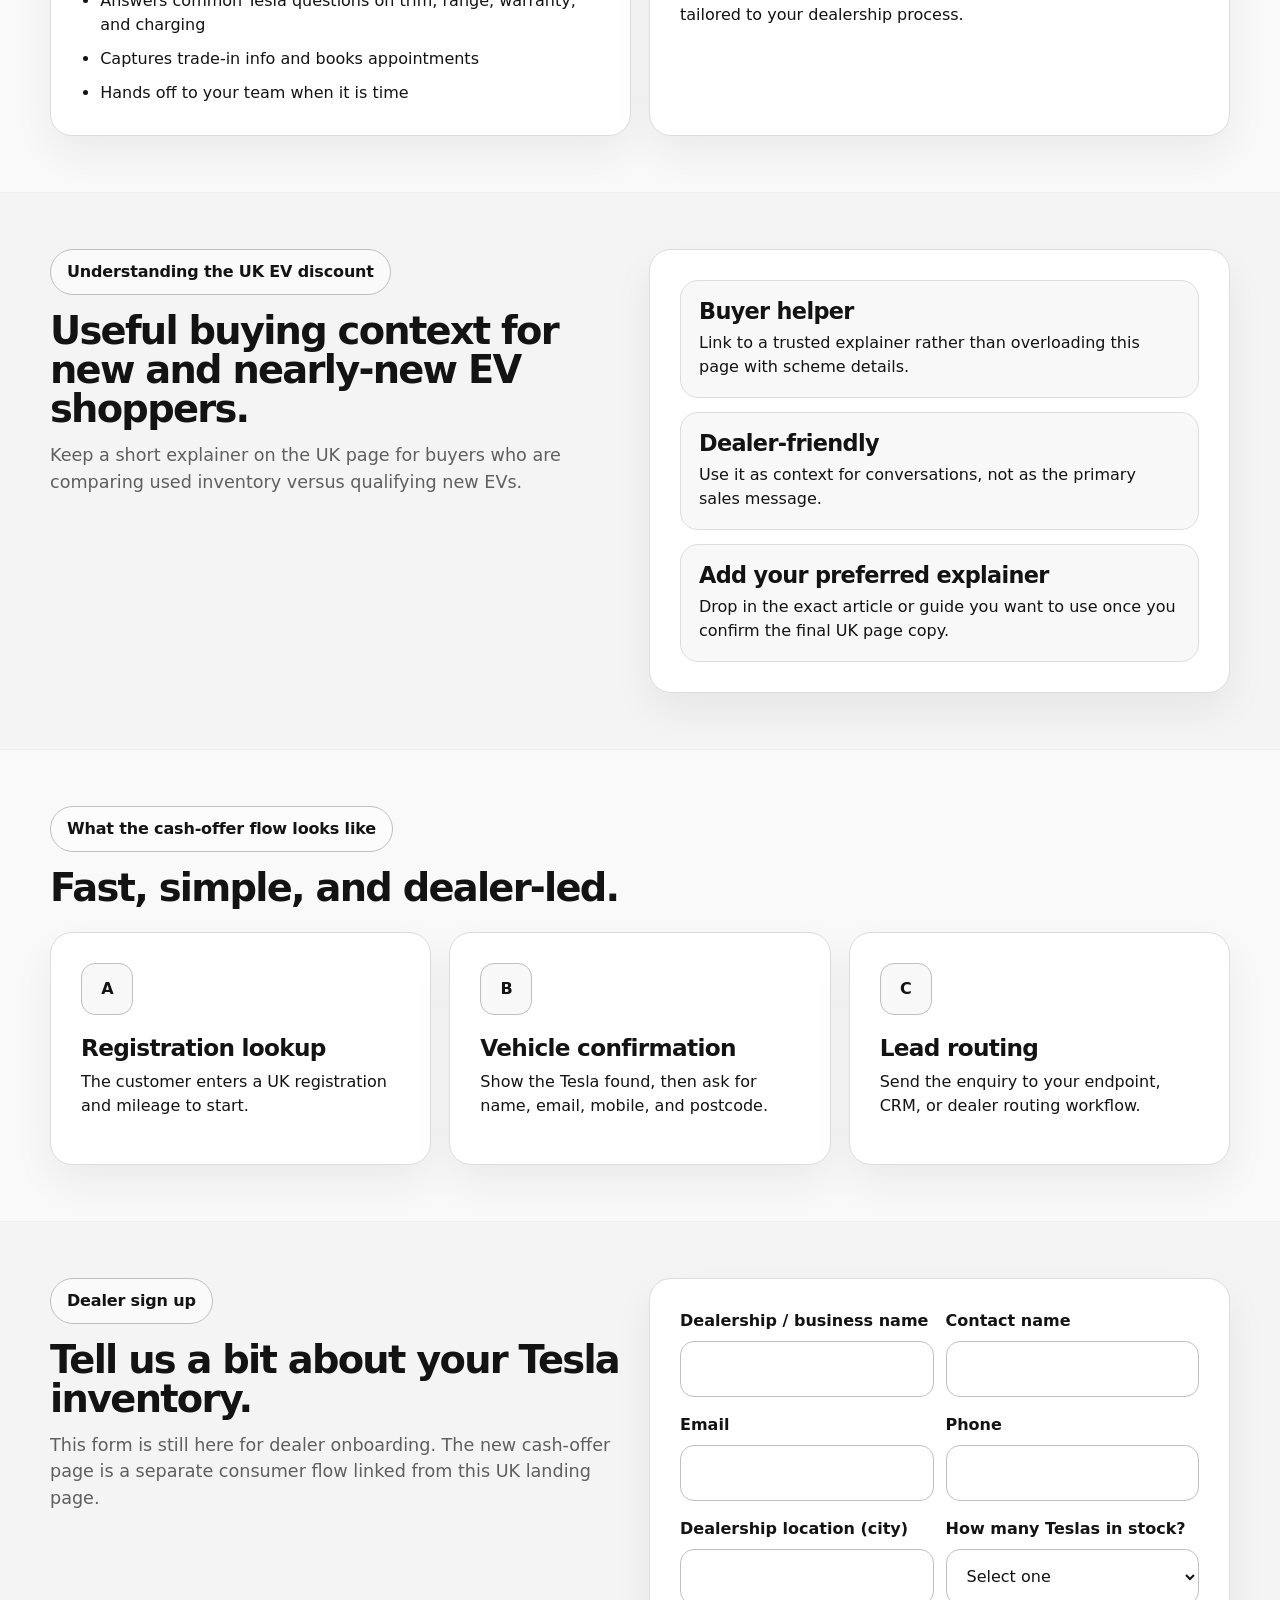
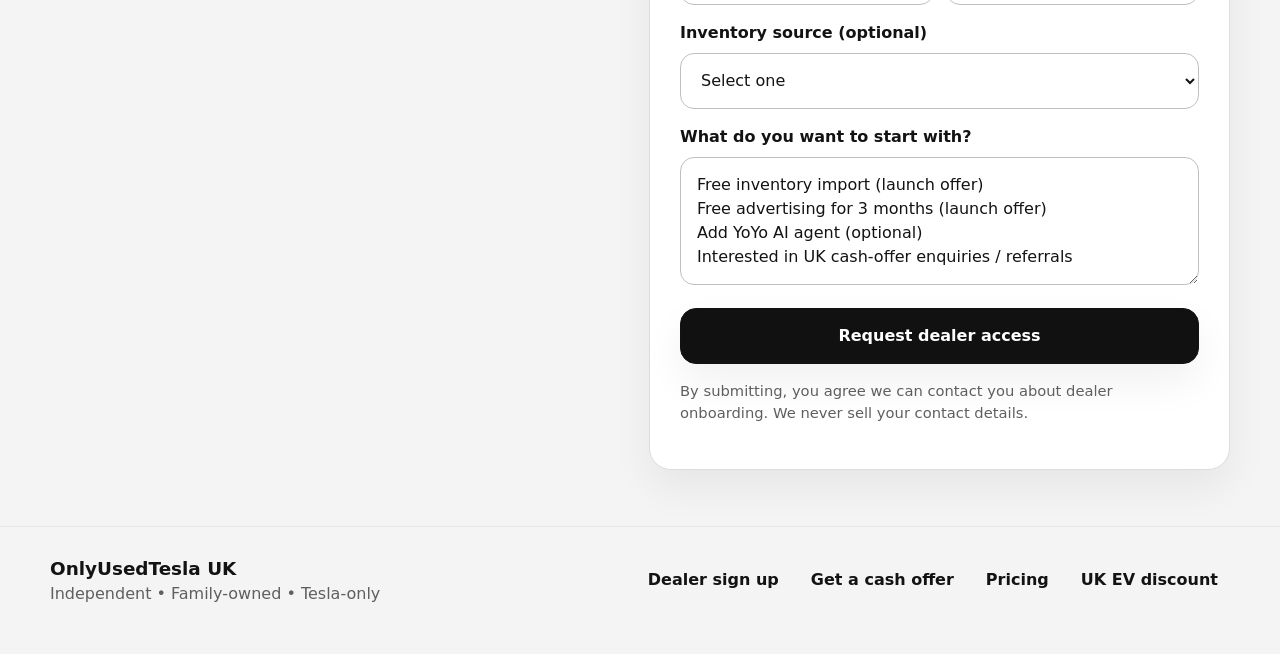
==== commit d1624ff3: "Add files via upload" ====
--- a/index.html
+++ b/index.html
@@ -3,454 +3,362 @@
 <head>
   <meta charset="utf-8" />
   <meta name="viewport" content="width=device-width, initial-scale=1" />
-  <meta name="description" content="OnlyUsedTesla UK — Tesla-only marketplace for dealers. Free inventory import + 3 months free advertising for launch partners." />
-  <title>OnlyUsedTesla UK — Dealer Sign Up</title>
+  <title>OnlyUsedTesla UK — Dealer Sign Up + Cash Offer</title>
+  <meta name="description" content="OnlyUsedTesla UK helps dealers move Tesla inventory and now gives UK Tesla owners a simple way to request a fast dealer cash offer." />
   <link rel="stylesheet" href="styles.css" />
 </head>
 <body>
-  <a class="skip" href="#main">Skip to content</a>
+  <a class="skip-link" href="#main">Skip to content</a>
 
   <header class="site-header">
-    <div class="wrap header-inner">
-      <div class="brand">
-        <div class="brand-mark" aria-hidden="true"></div>
-        <div class="brand-text">
-          <div class="brand-name">OnlyUsedTesla <span class="muted">UK</span></div>
-          <div class="brand-sub">Dealer partners • Tesla-only</div>
-        </div>
-      </div>
-
-      <nav class="nav" aria-label="Primary">
-        <a href="#how">How it works</a>
+    <div class="container header-inner">
+      <a class="brand" href="index.html" aria-label="OnlyUsedTesla UK home">
+        <span class="brand-mark" aria-hidden="true"></span>
+        <span>
+          <span class="brand-title">OnlyUsedTesla UK</span>
+          <span class="brand-sub">Dealer partners • Tesla-only</span>
+        </span>
+      </a>
+
+      <nav class="site-nav" aria-label="Primary">
+        <a href="#how-it-works">How it works</a>
         <a href="#pricing">Pricing</a>
         <a href="#yoyo">YoYo AI</a>
-        <a href="#ev-discount">UK EV discount</a>
-        <a class="btn btn-small" href="#signup">Dealer sign up</a>
+        <a href="#uk-ev-discount">UK EV discount</a>
+        <a href="cash-offer.html">Get a cash offer</a>
+        <a class="button button-dark button-sm" href="#dealer-signup">Dealer sign up</a>
       </nav>
     </div>
   </header>
 
   <main id="main">
-    <section class="hero">
-      <div class="wrap">
-        <div class="pill">UK launch offer for dealers: <strong>free inventory import</strong> + <strong>3 months free advertising</strong></div>
-
-        <div class="hero-grid">
-          <div>
-            <h1>Sell more Teslas—without the “big-platform” headaches.</h1>
-            <p class="lede">
-              OnlyUsedTesla is a Tesla-focused marketplace built for dealers. We’re independent, family-owned, and obsessed with helping you move Tesla inventory.
-              No VC pressure. No surprise fee hikes. Just a clean channel to reach Tesla shoppers.
-            </p>
-
-            <div class="cta-row">
-              <a class="btn" href="#signup">Become a UK dealer partner</a>
-              <a class="btn btn-ghost" href="https://onlyusedtesla.com/" target="_blank" rel="noopener">See the US site (example VDP)</a>
-            </div>
-
-            <ul class="checks" aria-label="Key benefits">
-              <li>
-                <svg viewBox="0 0 24 24" aria-hidden="true"><path d="M9 16.2 4.8 12l-1.4 1.4L9 19 21 7l-1.4-1.4z"/></svg>
-                Tesla-only shoppers (we don’t market petrol/diesel inventory)
-              </li>
-              <li>
-                <svg viewBox="0 0 24 24" aria-hidden="true"><path d="M9 16.2 4.8 12l-1.4 1.4L9 19 21 7l-1.4-1.4z"/></svg>
-                Feed & inventory import handled for you (launch partners: free)
-              </li>
-              <li>
-                <svg viewBox="0 0 24 24" aria-hidden="true"><path d="M9 16.2 4.8 12l-1.4 1.4L9 19 21 7l-1.4-1.4z"/></svg>
-                Optional: YoYo, our AI agent for faster lead response and booked appointments
-              </li>
+    <section class="hero section">
+      <div class="container hero-grid">
+        <div>
+          <div class="eyebrow">UK launch offer for dealers: free inventory import + 3 months free advertising</div>
+          <h1>Sell more Teslas—without the big-platform headaches.</h1>
+          <p class="lead">
+            OnlyUsedTesla is a Tesla-focused marketplace built for dealers. We keep it simple:
+            specialist Tesla shoppers, clean merchandising, and real support.
+          </p>
+
+          <div class="hero-actions">
+            <a class="button button-dark" href="#dealer-signup">Become a UK dealer partner</a>
+            <a class="button button-light" href="cash-offer.html">Get a UK cash offer flow</a>
+          </div>
+
+          <div class="check-list">
+            <div class="check-item">Tesla-only shoppers</div>
+            <div class="check-item">Feed &amp; inventory import handled for you</div>
+            <div class="check-item">Optional YoYo AI for faster lead response</div>
+          </div>
+        </div>
+
+        <aside class="hero-card card">
+          <h2>Launch partner offer</h2>
+          <div class="stack-sm">
+            <div class="mini-card">
+              <h3>£0 to start</h3>
+              <p>Free inventory import + free advertising for 3 months</p>
+            </div>
+            <div class="mini-card">
+              <h3>Simple success fee</h3>
+              <p>Approx. £500 per sold unit when a sale is made*</p>
+            </div>
+            <div class="mini-card">
+              <h3>New: consumer cash-offer flow</h3>
+              <p>Send UK Tesla owner leads to selected dealer partners for a fast offer.</p>
+            </div>
+          </div>
+          <p class="small muted">*Final terms confirmed in the dealer agreement. No upfront listing fees during launch.</p>
+          <a class="button button-dark button-block" href="#dealer-signup">Get set up</a>
+        </aside>
+      </div>
+    </section>
+
+    <section class="section strip-section">
+      <div class="container split-strip card">
+        <div>
+          <p class="eyebrow eyebrow-tight">New on the UK site</p>
+          <h2>Sell to a dealer fast and get a cash offer for your Tesla in the UK.</h2>
+          <p class="muted big-copy">
+            We now have a simple consumer flow: registration, mileage, car confirmation, then mobile + email.
+            The lead can be routed to selected UK dealer partners who want Tesla stock.
+          </p>
+        </div>
+        <div class="stack-sm">
+          <div class="step-chip">1. Enter registration + mileage</div>
+          <div class="step-chip">2. Confirm the Tesla we found</div>
+          <div class="step-chip">3. Send the lead to UK dealers</div>
+          <a class="button button-dark" href="cash-offer.html">Open the cash-offer page</a>
+        </div>
+      </div>
+    </section>
+
+    <section id="how-it-works" class="section">
+      <div class="container">
+        <div class="section-heading">
+          <p class="eyebrow">How it works</p>
+          <h2>Built for speed. Built for dealers. Built for Teslas.</h2>
+        </div>
+
+        <div class="grid grid-3">
+          <article class="card feature-card">
+            <div class="step-number">01</div>
+            <h3>Connect your Tesla inventory</h3>
+            <p>Send a stock list or connect a feed. We import your Tesla inventory and keep it updated.</p>
+          </article>
+
+          <article class="card feature-card">
+            <div class="step-number">02</div>
+            <h3>Advertise to Tesla shoppers</h3>
+            <p>Your cars appear on a Tesla-only marketplace with focused buyers and cleaner merchandising.</p>
+          </article>
+
+          <article class="card feature-card">
+            <div class="step-number">03</div>
+            <h3>Convert more leads</h3>
+            <p>Use YoYo AI if you want instant answers, faster qualification, and more booked appointments.</p>
+          </article>
+        </div>
+      </div>
+    </section>
+
+    <section id="pricing" class="section section-alt">
+      <div class="container">
+        <div class="section-heading">
+          <p class="eyebrow">Dealer-friendly pricing</p>
+          <h2>Transparent, simple, and designed to stay that way.</h2>
+        </div>
+
+        <div class="grid grid-2">
+          <article class="card">
+            <h3>Launch period (UK)</h3>
+            <ul class="list-clean">
+              <li>Free inventory import</li>
+              <li>Free advertising for 3 months</li>
+              <li>No upfront listing fees during launch</li>
             </ul>
-          </div>
-
-          <div class="hero-card" role="region" aria-label="Launch offer summary">
-            <h2 class="h3">Launch partner offer</h2>
-            <div class="divider"></div>
-
-            <div class="stack">
-              <div class="mini-card">
-                <div class="mini-title">£0 to start</div>
-                <div class="mini-text">Free inventory import + free advertising for 3 months</div>
-              </div>
-
-              <div class="mini-card">
-                <div class="mini-title">Simple success fee</div>
-                <div class="mini-text">Approx. <strong>£500 per sold unit</strong> when a sale is made*</div>
-              </div>
-
-              <div class="mini-card">
-                <div class="mini-title">Real support</div>
-                <div class="mini-text">We work with you on merchandising, pricing insights, and Tesla-specific shoppers</div>
-              </div>
-
-              <p class="fineprint">*Final terms confirmed in the dealer agreement. No upfront listing fees during the launch period.</p>
-            </div>
-
-            <a class="btn btn-full" href="#signup">Get set up</a>
-          </div>
-        </div>
-      </div>
-    </section>
-
-    <section class="section" id="how">
-      <div class="wrap">
-        <div class="section-head">
-          <h2>How it works</h2>
-          <p class="muted">Built for speed. Built for dealers. Built for Teslas.</p>
-        </div>
-
-        <div class="grid-3">
-          <div class="card">
-            <div class="card-kicker">Step 1</div>
-            <h3>Connect your Tesla inventory</h3>
-            <p>Send a stock list or connect a feed. We’ll import your listings and keep them updated.</p>
-          </div>
-
-          <div class="card">
-            <div class="card-kicker">Step 2</div>
-            <h3>Advertise to Tesla shoppers</h3>
-            <p>Your cars appear on a Tesla-only marketplace—clean merchandising, focused buyers, fewer distractions.</p>
-          </div>
-
-          <div class="card">
-            <div class="card-kicker">Step 3</div>
-            <h3>Convert more leads</h3>
-            <p>Use YoYo (optional) to answer questions instantly, qualify leads, and book test drives—even after hours.</p>
-          </div>
-        </div>
-      </div>
-    </section>
-
-    <section class="section" id="pricing">
-      <div class="wrap">
-        <div class="section-head">
-          <h2>Dealer-friendly pricing</h2>
-          <p class="muted">Transparent, simple, and designed to stay that way.</p>
-        </div>
-
-        <div class="grid-2">
-          <div class="card">
-            <h3>Launch period (UK)</h3>
-            <ul class="bullets">
-              <li><strong>Free</strong> inventory import</li>
-              <li><strong>Free</strong> advertising for 3 months</li>
-              <li><strong>No upfront</strong> listing fees during launch</li>
+          </article>
+
+          <article class="card">
+            <h3>After launch</h3>
+            <ul class="list-clean">
+              <li>Approx. £500 success fee per sold unit*</li>
+              <li>No confusing bundles</li>
+              <li>A real human contact for support</li>
             </ul>
-          </div>
-
-          <div class="card">
-            <h3>After launch</h3>
-            <ul class="bullets">
-              <li><strong>Approx. £500</strong> success fee per sold unit*</li>
-              <li>Pricing stays clear—no confusing bundles</li>
-              <li>We keep it collaborative: you’ll have a real human contact</li>
+          </article>
+        </div>
+
+        <p class="small muted">*Approximate target fee. Final pricing and terms can be confirmed in writing.</p>
+      </div>
+    </section>
+
+    <section class="section">
+      <div class="container grid grid-2 aligned-grid">
+        <div>
+          <p class="eyebrow">Why Tesla-only matters</p>
+          <h2>Specialist shoppers beat broad-market noise.</h2>
+          <p class="muted big-copy">
+            Many large marketplaces are built to serve everything. OnlyUsedTesla stays focused on Tesla inventory and EV buyers.
+            That helps the merchandising stay cleaner and the message stay tighter.
+          </p>
+          <a class="button button-light" href="#dealer-signup">Join the UK launch list</a>
+        </div>
+
+        <div class="card stack-sm">
+          <div class="mini-card">
+            <h3>Independent &amp; family-owned</h3>
+            <p>No venture-capital pressure. No “growth at all costs”.</p>
+          </div>
+          <div class="mini-card">
+            <h3>Founder-led by dealer experience</h3>
+            <p>Built around Tesla inventory, EV buyers, and practical dealer workflows.</p>
+          </div>
+        </div>
+      </div>
+    </section>
+
+    <section id="yoyo" class="section section-alt">
+      <div class="container">
+        <div class="section-heading">
+          <p class="eyebrow">Add YoYo (optional)</p>
+          <h2>Instant answers. More qualified leads. Better response times.</h2>
+        </div>
+
+        <div class="grid grid-2">
+          <article class="card">
+            <h3>What YoYo does</h3>
+            <ul class="list-clean">
+              <li>Replies to leads in seconds, even after hours</li>
+              <li>Answers common Tesla questions on trim, range, warranty, and charging</li>
+              <li>Captures trade-in info and books appointments</li>
+              <li>Hands off to your team when it is time</li>
             </ul>
-            <p class="fineprint">*Approximate target fee. We’ll confirm final pricing and terms in writing.</p>
-          </div>
-        </div>
-
-        <div class="callout">
-          <div>
-            <div class="callout-title">Why Tesla-only matters</div>
-            <p class="callout-text">Many big marketplaces are built to serve <em>everything</em>. We’re focused on Tesla inventory and EV buyers—period.</p>
-            <!-- Optional competitive angle (keep or delete):
-                 <p class="callout-text">If you already list on broad marketplaces (e.g., Auto Trader), add a Tesla-only channel too. We don’t promote petrol/diesel listings—your Tesla stock stays the hero.</p>
-            -->
-          </div>
-          <a class="btn btn-ghost" href="#signup">Join the UK launch list</a>
-        </div>
-      </div>
-    </section>
-
-    <section class="section" id="trust">
-      <div class="wrap">
-        <div class="section-head">
-          <h2>Who we are</h2>
-          <p class="muted">Independent, focused, and in it for the long run.</p>
-        </div>
-
-        <div class="grid-2">
-          <div class="card">
-            <h3>Independent & family-owned</h3>
-            <p>
-              OnlyUsedTesla is not owned by a large corporation. No venture capital. No “growth at all costs”.
-              We’re building a specialist platform that respects dealers.
-            </p>
-          </div>
-
-          <div class="card">
-            <h3>Founder-led by dealer experience</h3>
-            <p>
-              Adam Qureshi founded OnlyUsedTesla and has spent the last 10 years working with dealers in the USA.
-              We know Tesla inventory, EV buyers, and how to make listings convert.
-            </p>
-          </div>
-        </div>
-      </div>
-    </section>
-
-    <section class="section" id="yoyo">
-      <div class="wrap">
-        <div class="section-head">
-          <h2>Add YoYo (optional): our AI agent for dealers</h2>
-          <p class="muted">Instant answers. More qualified leads. Better response times.</p>
-        </div>
-
-        <div class="grid-2">
-          <div class="card">
-            <h3>What YoYo does</h3>
-            <ul class="bullets">
-              <li>Replies to leads in seconds (even after hours)</li>
-              <li>Answers common Tesla questions (trim, range, warranty, charging)</li>
-              <li>Captures trade-in info and books appointments</li>
-              <li>Hands off to your team when it’s time</li>
-            </ul>
-          </div>
-          <div class="card">
+          </article>
+
+          <article class="card">
             <h3>Easy to start</h3>
             <p>
-              If you want YoYo, tick the box in the sign-up form.
-              We’ll share a quick setup checklist and tailor it to your dealership process.
+              Launch your listings first, then add YoYo later. If you want it from day one, tick the box in the sign-up form and the setup can be tailored to your dealership process.
             </p>
-            <div class="mini-note">You can launch listings first and add YoYo later.</div>
-          </div>
-        </div>
-      </div>
-    </section>
-
-    <section class="section" id="ev-discount">
-      <div class="wrap">
-        <div class="section-head">
-          <h2>Understanding the UK’s new EV discount</h2>
-          <p class="muted">Useful context for buyers—especially on new and nearly-new EVs.</p>
+          </article>
+        </div>
+      </div>
+    </section>
+
+    <section id="uk-ev-discount" class="section">
+      <div class="container grid grid-2 aligned-grid">
+        <div>
+          <p class="eyebrow">Understanding the UK EV discount</p>
+          <h2>Useful buying context for new and nearly-new EV shoppers.</h2>
+          <p class="muted big-copy">
+            Keep a short explainer on the UK page for buyers who are comparing used inventory versus qualifying new EVs.
+          </p>
+        </div>
+
+        <div class="card stack-sm">
+          <div class="mini-card">
+            <h3>Buyer helper</h3>
+            <p>Link to a trusted explainer rather than overloading this page with scheme details.</p>
+          </div>
+          <div class="mini-card">
+            <h3>Dealer-friendly</h3>
+            <p>Use it as context for conversations, not as the primary sales message.</p>
+          </div>
+          <div class="mini-card">
+            <h3>Add your preferred explainer</h3>
+            <p>Drop in the exact article or guide you want to use once you confirm the final UK page copy.</p>
+          </div>
+        </div>
+      </div>
+    </section>
+
+    <section class="section section-alt">
+      <div class="container">
+        <div class="section-heading">
+          <p class="eyebrow">What the cash-offer flow looks like</p>
+          <h2>Fast, simple, and dealer-led.</h2>
+        </div>
+
+        <div class="grid grid-3">
+          <article class="card feature-card">
+            <div class="step-number">A</div>
+            <h3>Registration lookup</h3>
+            <p>The customer enters a UK registration and mileage to start.</p>
+          </article>
+          <article class="card feature-card">
+            <div class="step-number">B</div>
+            <h3>Vehicle confirmation</h3>
+            <p>Show the Tesla found, then ask for name, email, mobile, and postcode.</p>
+          </article>
+          <article class="card feature-card">
+            <div class="step-number">C</div>
+            <h3>Lead routing</h3>
+            <p>Send the enquiry to your endpoint, CRM, or dealer routing workflow.</p>
+          </article>
+        </div>
+      </div>
+    </section>
+
+    <section id="dealer-signup" class="section">
+      <div class="container grid grid-2 aligned-grid">
+        <div>
+          <p class="eyebrow">Dealer sign up</p>
+          <h2>Tell us a bit about your Tesla inventory.</h2>
+          <p class="muted big-copy">
+            This form is still here for dealer onboarding. The new cash-offer page is a separate consumer flow linked from this UK landing page.
+          </p>
         </div>
 
         <div class="card">
-          <p>
-            The UK has brought back a government-backed discount for certain <strong>new</strong> electric cars.
-            Here’s the quick headline (details and eligibility can change):
-          </p>
-          <ul class="bullets">
-            <li>Discount can be <strong>up to £3,750</strong> off the purchase price</li>
-            <li>Qualifying EVs must be priced at or under <strong>£37,000</strong></li>
-            <li>Scheme funding is set to run until <strong>31 March 2029</strong> (or until the money runs out)</li>
-          </ul>
-          <p>
-            We’ve linked a clear explainer so you and your customers can understand what’s changing:
-          </p>
-          <p>
-            <a class="link" href="https://www.autotrader.co.uk/cars/electric/ev-grant/" target="_blank" rel="noopener">Read: “Understanding the UK’s new EV discount” (Auto Trader)</a>
-          </p>
-          <p class="fineprint">We’re not affiliated with Auto Trader. This link is provided as a helpful reference for buyers and dealers.</p>
-        </div>
-      </div>
-    </section>
-
-    <section class="section" id="preview">
-      <div class="wrap">
-        <div class="section-head">
-          <h2>What your listings will look like</h2>
-          <p class="muted">Until the UK site is live with inventory, here’s an example view and layout.</p>
-        </div>
-
-        <div class="preview">
-          <div class="preview-top">
-            <div>
-              <div class="preview-title">Example Vehicle Detail Page (VDP)</div>
-              <div class="muted">Preview from our US marketplace</div>
-            </div>
-            <a class="btn btn-ghost" href="https://onlyusedtesla.com/" target="_blank" rel="noopener">Open example VDP</a>
-          </div>
-
-          <div class="listing-grid" role="list" aria-label="Example listing cards">
-            <div class="listing" role="listitem">
-              <div class="ph" aria-hidden="true"></div>
-              <div class="listing-body">
-                <div class="listing-title">Tesla Model 3 Long Range</div>
-                <div class="listing-meta">2022 • 18,000 miles • FSD (optional)</div>
-                <div class="listing-price">£—</div>
-              </div>
-            </div>
-            <div class="listing" role="listitem">
-              <div class="ph" aria-hidden="true"></div>
-              <div class="listing-body">
-                <div class="listing-title">Tesla Model Y Performance</div>
-                <div class="listing-meta">2021 • 24,000 miles • Premium</div>
-                <div class="listing-price">£—</div>
-              </div>
-            </div>
-            <div class="listing" role="listitem">
-              <div class="ph" aria-hidden="true"></div>
-              <div class="listing-body">
-                <div class="listing-title">Tesla Model S</div>
-                <div class="listing-meta">2019 • 36,000 miles • Ludicrous</div>
-                <div class="listing-price">£—</div>
-              </div>
-            </div>
-          </div>
-
-          <p class="fineprint">These are placeholders to show layout only. Your live inventory will populate automatically after import.</p>
-        </div>
-      </div>
-    </section>
-
-    <section class="section" id="signup">
-      <div class="wrap">
-        <div class="section-head">
-          <h2>Dealer sign up</h2>
-          <p class="muted">Tell us a bit about your Tesla inventory. We’ll respond quickly.</p>
-        </div>
-
-        <div class="grid-2">
-          <div class="card">
-            <h3>Contact</h3>
-
-            <!--
-              QUICK SETUP OPTIONS:
-              1) Use this built-in form and set the action="https://YOUR_FORM_ENDPOINT".
-                 (Examples: Formspree, Getform, your backend endpoint)
-
-              2) Replace the entire <form>...</form> block below with your existing embed code.
-                 (HubSpot / Typeform / Google Form / etc.)
-
-              Tip: keep the #signup anchor so the CTA buttons still work.
-            -->
-
-            <form id="dealerForm" class="form" method="post" action="">
-              <div class="field-row">
-                <div class="field">
-                  <label for="business">Dealership / business name</label>
-                  <input id="business" name="business" autocomplete="organization" required />
-                </div>
-                <div class="field">
-                  <label for="name">Contact name</label>
-                  <input id="name" name="name" autocomplete="name" required />
-                </div>
-              </div>
-
-              <div class="field-row">
-                <div class="field">
-                  <label for="email">Email</label>
-                  <input id="email" name="email" type="email" autocomplete="email" required />
-                </div>
-                <div class="field">
-                  <label for="phone">Phone</label>
-                  <input id="phone" name="phone" autocomplete="tel" />
-                </div>
-              </div>
-
-              <div class="field-row">
-                <div class="field">
-                  <label for="location">Dealership location (city)</label>
-                  <input id="location" name="location" autocomplete="address-level2" />
-                </div>
-                <div class="field">
-                  <label for="count">How many Teslas in stock?</label>
-                  <input id="count" name="count" inputmode="numeric" placeholder="e.g., 5" />
-                </div>
-              </div>
-
-              <div class="field">
-                <label for="source">Inventory source (optional)</label>
-                <select id="source" name="source">
+          <!-- Set action to your endpoint or replace with your embedded form -->
+          <form id="dealerForm" class="form" method="post" action="">
+            <div class="field-row">
+              <div class="field">
+                <label for="businessName">Dealership / business name</label>
+                <input id="businessName" name="business_name" type="text" autocomplete="organization" />
+              </div>
+              <div class="field">
+                <label for="contactName">Contact name</label>
+                <input id="contactName" name="contact_name" type="text" autocomplete="name" />
+              </div>
+            </div>
+
+            <div class="field-row">
+              <div class="field">
+                <label for="dealerEmail">Email</label>
+                <input id="dealerEmail" name="email" type="email" autocomplete="email" />
+              </div>
+              <div class="field">
+                <label for="dealerPhone">Phone</label>
+                <input id="dealerPhone" name="phone" type="tel" autocomplete="tel" />
+              </div>
+            </div>
+
+            <div class="field-row">
+              <div class="field">
+                <label for="dealerCity">Dealership location (city)</label>
+                <input id="dealerCity" name="city" type="text" autocomplete="address-level2" />
+              </div>
+              <div class="field">
+                <label for="stockCount">How many Teslas in stock?</label>
+                <select id="stockCount" name="stock_count">
                   <option value="">Select one</option>
-                  <option>DMS / stock feed</option>
-                  <option>CSV / spreadsheet</option>
-                  <option>Website scrape / URL list</option>
-                  <option>Other</option>
+                  <option>1–5</option>
+                  <option>6–15</option>
+                  <option>16–30</option>
+                  <option>31+</option>
                 </select>
               </div>
-
-              <fieldset class="field">
-                <legend>What do you want to start with?</legend>
-                <label class="check">
-                  <input type="checkbox" name="start_import" checked />
-                  Free inventory import (launch offer)
-                </label>
-                <label class="check">
-                  <input type="checkbox" name="start_ads" checked />
-                  Free advertising for 3 months (launch offer)
-                </label>
-                <label class="check">
-                  <input type="checkbox" name="start_yoyo" />
-                  Add YoYo AI agent (optional)
-                </label>
-                <label class="check">
-                  <input type="checkbox" name="cash_offer" />
-                  Interested in UK “cash offer” enquiries / referrals
-                </label>
-              </fieldset>
-
-              <div class="field">
-                <label for="notes">Anything we should know?</label>
-                <textarea id="notes" name="notes" rows="4" placeholder="Your preferred contact time, inventory feed details, etc."></textarea>
-              </div>
-
-              <button class="btn btn-full" type="submit">Request dealer access</button>
-              <p class="fineprint">By submitting, you agree we can contact you about dealer onboarding. We never sell your contact details.</p>
-            </form>
-
-            <div class="toast" id="toast" role="status" aria-live="polite" aria-atomic="true"></div>
-          </div>
-
-          <div class="card">
-            <h3>Prefer email?</h3>
-            <p>
-              If you’d rather send your stock list directly (or want a cash offer for a Tesla in the UK), email us for now:
-            </p>
-            <p>
-              <a class="link" href="mailto:<a class="link" href="mailto:uk@onlyusedtesla.co.uk">uk@onlyusedtesla.co.uk</a>?subject=OnlyUsedTesla%20UK%20-%20Dealer%20Sign%20Up"><a class="link" href="mailto:uk@onlyusedtesla.co.uk">uk@onlyusedtesla.co.uk</a></a>
-            </p>
-
-            <div class="divider"></div>
-
-            <h3>What we’ll ask for</h3>
-            <ul class="bullets">
-              <li>Your Tesla stock list (or feed access)</li>
-              <li>Dealership details and point of contact</li>
-              <li>Any preferences for lead routing and handoff</li>
-            </ul>
-
-            <div class="divider"></div>
-
-            <h3>Note on Tesla branding</h3>
-            <p class="muted">
-              OnlyUsedTesla is an independent marketplace and is not affiliated with, endorsed by, or sponsored by Tesla, Inc.
-            </p>
-          </div>
-        </div>
-      </div>
-    </section>
-
+            </div>
+
+            <div class="field">
+              <label for="inventorySource">Inventory source (optional)</label>
+              <select id="inventorySource" name="inventory_source">
+                <option value="">Select one</option>
+                <option>DMS / stock feed</option>
+                <option>CSV / spreadsheet</option>
+                <option>Website scrape / URL list</option>
+                <option>Other</option>
+              </select>
+            </div>
+
+            <div class="field">
+              <label for="dealerGoals">What do you want to start with?</label>
+              <textarea id="dealerGoals" name="goals" rows="4">Free inventory import (launch offer)
+Free advertising for 3 months (launch offer)
+Add YoYo AI agent (optional)
+Interested in UK cash-offer enquiries / referrals</textarea>
+            </div>
+
+            <button class="button button-dark button-block" type="submit">Request dealer access</button>
+            <p class="small muted">By submitting, you agree we can contact you about dealer onboarding. We never sell your contact details.</p>
+          </form>
+        </div>
+      </div>
+    </section>
   </main>
 
   <footer class="site-footer">
-    <div class="wrap footer-inner">
+    <div class="container footer-inner">
       <div>
         <div class="footer-title">OnlyUsedTesla UK</div>
         <div class="muted">Independent • Family-owned • Tesla-only</div>
       </div>
       <div class="footer-links">
-        <a href="#signup">Dealer sign up</a>
+        <a href="#dealer-signup">Dealer sign up</a>
+        <a href="cash-offer.html">Get a cash offer</a>
         <a href="#pricing">Pricing</a>
-        <a href="#ev-discount">UK EV discount</a>
+        <a href="#uk-ev-discount">UK EV discount</a>
       </div>
     </div>
   </footer>
 
+  <a id="stickyCta" class="sticky-cta" href="cash-offer.html">Get a cash offer</a>
+  <div id="toast" class="toast" aria-live="polite"></div>
+
   <script src="script.js"></script>
-
-  <!-- Mobile quick CTA (subtle): keeps “Dealer sign up” visible on long pages -->
-  <div class="sticky-cta" id="stickyCta" aria-label="Quick dealer sign up">
-    <div class="wrap sticky-cta-inner">
-      <div class="sticky-cta-text">
-        <div class="sticky-cta-title">Launch offer: <strong>£0 to start</strong></div>
-        <div class="sticky-cta-sub">Free inventory import + 3 months free advertising</div>
-      </div>
-      <a class="btn btn-small" href="#signup">Dealer sign up</a>
-    </div>
-  </div>
-
 </body>
 </html>
--- a/styles.css
+++ b/styles.css
@@ -1,491 +1,792 @@
-:root{
-  --bg: #f6f6f6;
+:root {
+  --bg: #f4f4f4;
   --panel: #ffffff;
-  --ink: #111111;
-  --muted: #3f3f3f;
-  --line: #dedede;
-  --soft: #fafafa;
-  --shadow: 0 12px 34px rgba(0,0,0,0.08);
-  --radius: 14px;
-  --radius-sm: 12px;
-  --pad: 18px;
-  --pad-lg: 28px;
-  --max: 1040px;
-}
-
-*{ box-sizing: border-box; }
-html{ scroll-behavior: smooth; }
-body{
+  --panel-2: #f8f8f8;
+  --ink: #131313;
+  --muted: #5f5f5f;
+  --line: #dddddd;
+  --line-strong: #bfbfbf;
+  --shadow: 0 18px 40px rgba(0, 0, 0, 0.06);
+  --radius: 22px;
+  --radius-sm: 14px;
+  --max: 1180px;
+  --pad: 22px;
+}
+
+* {
+  box-sizing: border-box;
+}
+
+html {
+  scroll-behavior: smooth;
+}
+
+body {
   margin: 0;
   background: var(--bg);
   color: var(--ink);
-  font-family: ui-sans-serif, system-ui, -apple-system, Segoe UI, Roboto, Helvetica, Arial, "Apple Color Emoji", "Segoe UI Emoji";
-  line-height: 1.45;
-}
-
-a{ color: inherit; }
-
-.wrap{
-  max-width: var(--max);
+  font-family: ui-sans-serif, system-ui, -apple-system, BlinkMacSystemFont, "Segoe UI", sans-serif;
+  line-height: 1.5;
+}
+
+img {
+  max-width: 100%;
+  display: block;
+}
+
+a {
+  color: inherit;
+}
+
+button,
+input,
+select,
+textarea {
+  font: inherit;
+}
+
+.skip-link {
+  position: absolute;
+  left: 12px;
+  top: -60px;
+  background: #000;
+  color: #fff;
+  padding: 12px 14px;
+  border-radius: 10px;
+  z-index: 100;
+  text-decoration: none;
+}
+
+.skip-link:focus {
+  top: 12px;
+}
+
+.container {
+  width: min(calc(100% - 32px), var(--max));
   margin: 0 auto;
-  padding: 0 18px;
-}
-
-.skip{
-  position: absolute;
-  left: -999px;
-  top: auto;
-  width: 1px;
-  height: 1px;
-  overflow: hidden;
-}
-.skip:focus{
-  left: 12px;
-  top: 12px;
-  width: auto;
-  height: auto;
-  padding: 12px 14px;
-  background: var(--panel);
-  border: 1px solid #cfcfcf;
-  border-radius: 10px;
-  z-index: 999;
-}
-
-/* Header */
-.site-header{
+}
+
+.narrow {
+  width: min(calc(100% - 32px), 880px);
+  margin: 0 auto;
+}
+
+.section {
+  padding: 56px 0;
+}
+
+.section-alt {
+  background: rgba(255, 255, 255, 0.42);
+  border-top: 1px solid rgba(0, 0, 0, 0.04);
+  border-bottom: 1px solid rgba(0, 0, 0, 0.04);
+}
+
+.site-header {
   position: sticky;
   top: 0;
   z-index: 50;
-  background: rgba(246,246,246,0.86);
-  backdrop-filter: blur(10px);
-  border-bottom: 1px solid var(--line);
-}
-.header-inner{
+  background: rgba(244, 244, 244, 0.92);
+  backdrop-filter: blur(14px);
+  border-bottom: 1px solid rgba(0, 0, 0, 0.06);
+}
+
+.header-inner {
   display: flex;
   align-items: center;
   justify-content: space-between;
+  gap: 24px;
+  min-height: 82px;
+}
+
+.brand {
+  display: inline-flex;
+  align-items: center;
+  gap: 14px;
+  text-decoration: none;
+  min-width: 0;
+}
+
+.brand-mark {
+  width: 48px;
+  height: 48px;
+  border-radius: 16px;
+  background: linear-gradient(135deg, #1b1b1b, #505050 55%, #111111);
+  box-shadow: inset 0 1px 1px rgba(255, 255, 255, 0.12);
+  flex: 0 0 auto;
+}
+
+.brand-title,
+.brand-sub {
+  display: block;
+}
+
+.brand-title {
+  font-size: 1.55rem;
+  font-weight: 900;
+  letter-spacing: -0.03em;
+}
+
+.brand-sub {
+  color: var(--muted);
+  font-weight: 550;
+}
+
+.site-nav {
+  display: flex;
+  align-items: center;
+  gap: 8px;
+  flex-wrap: wrap;
+  justify-content: flex-end;
+}
+
+.site-nav a {
+  text-decoration: none;
+  font-weight: 700;
+  padding: 10px 12px;
+  border-radius: 12px;
+}
+
+.site-nav a:not(.button):hover,
+.site-nav a:not(.button):focus-visible,
+.footer-links a:hover,
+.footer-links a:focus-visible {
+  background: rgba(0, 0, 0, 0.045);
+}
+
+.hero {
+  padding-top: 38px;
+}
+
+.hero-grid {
+  display: grid;
+  grid-template-columns: minmax(0, 1.25fr) minmax(320px, 420px);
+  gap: 28px;
+  align-items: start;
+}
+
+.hero-grid-cash {
+  align-items: center;
+}
+
+.eyebrow {
+  display: inline-flex;
+  align-items: center;
+  gap: 10px;
+  padding: 10px 16px;
+  border: 1px solid var(--line-strong);
+  border-radius: 999px;
+  background: rgba(255, 255, 255, 0.58);
+  font-weight: 800;
+  letter-spacing: -0.01em;
+}
+
+.eyebrow-tight {
+  margin-bottom: 14px;
+}
+
+h1,
+h2,
+h3,
+p,
+ul,
+ol,
+dl {
+  margin-top: 0;
+}
+
+h1 {
+  margin: 22px 0 18px;
+  font-size: clamp(2.55rem, 4.6vw, 4.7rem);
+  line-height: 0.96;
+  letter-spacing: -0.06em;
+}
+
+h2 {
+  margin: 0 0 14px;
+  font-size: clamp(1.85rem, 3vw, 3rem);
+  line-height: 1.02;
+  letter-spacing: -0.045em;
+}
+
+h3 {
+  margin-bottom: 10px;
+  font-size: 1.45rem;
+  line-height: 1.08;
+  letter-spacing: -0.03em;
+}
+
+.lead {
+  font-size: clamp(1.12rem, 1.55vw, 1.5rem);
+  color: #2d2d2d;
+  max-width: 18.5em;
+}
+
+.big-copy {
+  font-size: 1.1rem;
+}
+
+.muted {
+  color: var(--muted);
+}
+
+.small {
+  font-size: 0.92rem;
+}
+
+.hero-actions {
+  display: flex;
+  flex-wrap: wrap;
+  gap: 12px;
+  margin: 26px 0 24px;
+}
+
+.hero-actions-center {
+  justify-content: center;
+}
+
+.button {
+  display: inline-flex;
+  align-items: center;
+  justify-content: center;
+  gap: 10px;
+  min-height: 56px;
+  padding: 0 22px;
+  border-radius: 16px;
+  border: 1px solid var(--ink);
+  font-weight: 900;
+  text-decoration: none;
+  cursor: pointer;
+  transition: transform 0.18s ease, box-shadow 0.18s ease, background 0.18s ease;
+}
+
+.button:hover,
+.button:focus-visible {
+  transform: translateY(-1px);
+}
+
+.button-dark {
+  background: #111111;
+  color: #ffffff;
+  box-shadow: var(--shadow);
+}
+
+.button-dark:hover,
+.button-dark:focus-visible {
+  background: #000000;
+}
+
+.button-light {
+  background: var(--panel);
+  color: var(--ink);
+}
+
+.button-light:hover,
+.button-light:focus-visible {
+  background: #f0f0f0;
+}
+
+.button-sm {
+  min-height: 46px;
+  padding: 0 18px;
+}
+
+.button-block {
+  width: 100%;
+}
+
+.card {
+  background: var(--panel);
+  border: 1px solid var(--line);
+  border-radius: var(--radius);
+  padding: clamp(20px, 2.6vw, 30px);
+  box-shadow: var(--shadow);
+}
+
+.hero-card {
+  position: relative;
+}
+
+.stack-sm {
+  display: grid;
+  gap: 14px;
+}
+
+.mini-card {
+  border: 1px solid var(--line);
+  border-radius: 18px;
+  padding: 18px;
+  background: var(--panel-2);
+}
+
+.mini-card h3 {
+  margin-bottom: 8px;
+  font-size: 1.4rem;
+}
+
+.mini-card p {
+  margin-bottom: 0;
+}
+
+.check-list {
+  display: grid;
+  gap: 12px;
+  max-width: 680px;
+}
+
+.check-item,
+.step-chip {
+  display: flex;
+  align-items: center;
+  gap: 12px;
+  min-height: 66px;
+  padding: 14px 18px;
+  background: rgba(255, 255, 255, 0.7);
+  border: 1px solid var(--line-strong);
+  border-radius: 18px;
+  font-size: 1.08rem;
+}
+
+.check-item::before {
+  content: "✓";
+  display: inline-flex;
+  align-items: center;
+  justify-content: center;
+  width: 30px;
+  height: 30px;
+  border-radius: 50%;
+  border: 1px solid var(--line-strong);
+  background: #fff;
+  font-weight: 900;
+  flex: 0 0 auto;
+}
+
+.strip-section {
+  padding-top: 20px;
+}
+
+.split-strip {
+  display: grid;
+  grid-template-columns: minmax(0, 1.3fr) minmax(280px, 0.95fr);
+  gap: 24px;
+  align-items: center;
+}
+
+.section-heading {
+  margin-bottom: 24px;
+  max-width: 760px;
+}
+
+.grid {
+  display: grid;
+  gap: 18px;
+}
+
+.grid-2 {
+  grid-template-columns: repeat(2, minmax(0, 1fr));
+}
+
+.grid-3 {
+  grid-template-columns: repeat(3, minmax(0, 1fr));
+}
+
+.aligned-grid {
+  align-items: start;
+}
+
+.feature-card {
+  min-height: 100%;
+}
+
+.step-number {
+  display: inline-flex;
+  align-items: center;
+  justify-content: center;
+  width: 52px;
+  height: 52px;
+  border-radius: 14px;
+  border: 1px solid var(--line-strong);
+  background: var(--panel-2);
+  font-weight: 900;
+  letter-spacing: -0.04em;
+  margin-bottom: 20px;
+}
+
+.list-clean,
+.ordered-list {
+  padding-left: 1.2rem;
+  margin-bottom: 0;
+}
+
+.list-clean li,
+.ordered-list li {
+  margin-bottom: 10px;
+}
+
+.list-clean li:last-child,
+.ordered-list li:last-child {
+  margin-bottom: 0;
+}
+
+.callout {
+  margin-top: 20px;
+}
+
+.lookup-card {
+  background: linear-gradient(180deg, #ffffff 0%, #fbfbfb 100%);
+}
+
+.form {
+  display: grid;
   gap: 16px;
-  padding: 14px 0;
-}
-.brand{
-  display: flex;
-  align-items: center;
+}
+
+.form-tight {
+  gap: 14px;
+}
+
+.field-row {
+  display: grid;
+  grid-template-columns: repeat(2, minmax(0, 1fr));
   gap: 12px;
-  min-width: 240px;
-}
-.brand-mark{
-  width: 42px;
-  height: 42px;
-  border-radius: 12px;
-  background: linear-gradient(145deg, #111, #3a3a3a);
-  box-shadow: var(--shadow);
-}
-.brand-name{ font-weight: 750; letter-spacing: -0.02em; }
-.brand-sub{ font-size: 13px; color: var(--muted); }
-
-.nav{
-  display: flex;
-  align-items: center;
+}
+
+.field label {
+  display: block;
+  margin-bottom: 8px;
+  font-weight: 800;
+}
+
+input,
+select,
+textarea {
+  width: 100%;
+  border: 1px solid var(--line-strong);
+  border-radius: 14px;
+  background: #ffffff;
+  padding: 15px 16px;
+  color: var(--ink);
+  min-height: 56px;
+}
+
+textarea {
+  min-height: 120px;
+  resize: vertical;
+}
+
+input::placeholder,
+textarea::placeholder {
+  color: #8b8b8b;
+}
+
+input:focus,
+select:focus,
+textarea:focus {
+  outline: 2px solid rgba(0, 0, 0, 0.12);
+  outline-offset: 1px;
+  border-color: #9d9d9d;
+}
+
+.consent-row {
+  display: grid;
+  grid-template-columns: 20px 1fr;
+  gap: 12px;
+  align-items: start;
+  font-size: 0.96rem;
+}
+
+.consent-row input {
+  min-height: 0;
+  width: 20px;
+  height: 20px;
+  margin: 2px 0 0;
+  padding: 0;
+}
+
+.text-link {
+  appearance: none;
+  border: 0;
+  background: transparent;
+  padding: 0;
+  color: #1c1c1c;
+  font-weight: 800;
+  text-decoration: underline;
+  cursor: pointer;
+}
+
+.progress-list {
+  display: grid;
+  gap: 10px;
+  margin-top: 24px;
+  max-width: 620px;
+}
+
+.progress-item {
+  display: flex;
+  align-items: center;
+  gap: 14px;
+  min-height: 56px;
+  padding: 10px 16px;
+  border: 1px solid var(--line-strong);
+  border-radius: 16px;
+  background: rgba(255, 255, 255, 0.62);
+  font-weight: 700;
+}
+
+.progress-item span {
+  display: inline-flex;
+  align-items: center;
+  justify-content: center;
+  width: 34px;
+  height: 34px;
+  border-radius: 50%;
+  background: #111;
+  color: #fff;
+  font-size: 0.92rem;
+  flex: 0 0 auto;
+}
+
+.trust-row {
+  display: flex;
+  gap: 10px;
+  flex-wrap: wrap;
+  margin-top: 24px;
+}
+
+.trust-pill {
+  display: inline-flex;
+  align-items: center;
+  min-height: 42px;
+  padding: 8px 14px;
+  border-radius: 999px;
+  border: 1px solid var(--line-strong);
+  background: rgba(255, 255, 255, 0.75);
+  font-weight: 750;
+}
+
+.vehicle-card {
+  text-align: center;
+}
+
+.vehicle-brand {
+  font-size: 2rem;
+  font-weight: 900;
+  letter-spacing: 0.18em;
+  margin-bottom: 10px;
+}
+
+.plate-row {
+  display: flex;
+  align-items: center;
+  justify-content: center;
   gap: 14px;
   flex-wrap: wrap;
-  justify-content: flex-end;
-}
-.nav a{
+  margin: 26px 0 18px;
+}
+
+.uk-plate,
+.mileage-box {
+  display: inline-flex;
+  align-items: center;
+  justify-content: center;
+  min-height: 74px;
+  padding: 0 22px;
+  border-radius: 18px;
+  border: 2px solid var(--line-strong);
+  background: #fff;
+  font-weight: 900;
+  letter-spacing: 0.06em;
+}
+
+.uk-plate {
+  min-width: 230px;
+  font-size: clamp(1.7rem, 4vw, 2.45rem);
+}
+
+.mileage-box {
+  font-size: 1.15rem;
+}
+
+.details-list {
+  margin: 0;
+  display: grid;
+}
+
+.details-list div {
+  display: grid;
+  grid-template-columns: minmax(0, 1.1fr) minmax(0, 0.9fr);
+  gap: 12px;
+  padding: 16px 0;
+  border-bottom: 1px solid var(--line);
+}
+
+.details-list div:first-child {
+  border-top: 1px solid var(--line);
+}
+
+.details-list dt {
+  font-weight: 750;
+}
+
+.details-list dd {
+  margin: 0;
+  text-align: right;
+}
+
+.success-card {
+  text-align: center;
+}
+
+.is-hidden {
+  display: none !important;
+}
+
+.site-footer {
+  padding: 28px 0 48px;
+  border-top: 1px solid rgba(0, 0, 0, 0.06);
+}
+
+.footer-inner {
+  display: flex;
+  align-items: center;
+  justify-content: space-between;
+  gap: 18px;
+  flex-wrap: wrap;
+}
+
+.footer-title {
+  font-weight: 900;
+  font-size: 1.15rem;
+}
+
+.footer-links {
+  display: flex;
+  align-items: center;
+  gap: 8px;
+  flex-wrap: wrap;
+}
+
+.footer-links a {
   text-decoration: none;
-  color: var(--muted);
-  font-weight: 650;
-  padding: 10px 10px;
-  border-radius: 10px;
-}
-.nav a:hover{ background: rgba(0,0,0,0.04); color: var(--ink); }
-
-/* Buttons */
-.btn{
-  display: inline-flex;
-  align-items: center;
-  justify-content: center;
-  gap: 10px;
-  min-height: 46px;
-  padding: 12px 18px;
-  border-radius: 12px;
-  border: 1px solid #0d0d0d;
-  background: #0d0d0d;
-  color: #ffffff;
-  font-weight: 780;
-  text-decoration: none;
-  box-shadow: 0 10px 22px rgba(0,0,0,0.18);
-  cursor: pointer;
-}
-.btn:hover{
-  transform: translateY(-1px);
-  background: #111111;
-}
-.btn:active{ transform: translateY(0px); }
-.btn:focus{ outline: 3px solid rgba(0,0,0,0.25); outline-offset: 2px; }
-.btn:focus-visible{ outline: 3px solid #0d0d0d; outline-offset: 3px; }
-
-.btn-ghost{
-  background: transparent;
-  color: var(--ink);
-  border-color: #0d0d0d;
-  box-shadow: none;
-}
-.btn-ghost:hover{ background: rgba(0,0,0,0.06); }
-
-.btn-small{
-  min-height: 40px;
-  padding: 10px 14px;
-  border-radius: 12px;
-}
-
-.btn-full{ width: 100%; }
-
-/* Hero */
-.hero{
-  padding: 42px 0 22px;
-}
-.pill{
-  display: inline-block;
-  padding: 10px 14px;
-  border: 1px solid #cfcfcf;
-  border-radius: 999px;
-  background: rgba(255,255,255,0.7);
-  color: var(--muted);
-  font-weight: 650;
-}
-
-.hero-grid{
-  display: grid;
-  grid-template-columns: 1.25fr 0.85fr;
-  gap: 18px;
-  margin-top: 18px;
-  align-items: start;
-}
-
-h1{
-  font-size: clamp(32px, 4vw, 44px);
-  line-height: 1.08;
-  letter-spacing: -0.02em;
-  margin: 14px 0 10px;
-}
-
-.lede{
-  font-size: 18px;
-  color: var(--muted);
-  margin: 0 0 14px;
-}
-
-.cta-row{
-  display: flex;
-  gap: 12px;
-  flex-wrap: wrap;
-  margin: 16px 0;
-}
-
-.checks{
-  list-style: none;
-  padding: 0;
-  margin: 14px 0 0;
-  display: grid;
-  gap: 10px;
-}
-.checks li{
-  display: flex;
-  gap: 10px;
-  align-items: flex-start;
-  padding: 10px 12px;
-  border: 1px solid #cfcfcf;
-  border-radius: 12px;
-  background: rgba(255,255,255,0.66);
-}
-.checks svg{ width: 22px; height: 22px; fill: #111; margin-top: 1px; flex: 0 0 auto; }
-
-.hero-card{
-  background: var(--panel);
-  border: 1px solid #cfcfcf;
-  border-radius: var(--radius);
-  padding: var(--pad-lg);
-  box-shadow: var(--shadow);
-}
-
-.h3{ font-size: 18px; margin: 0; }
-
-.divider{ height: 1px; background: var(--line); margin: 14px 0; }
-.stack{ display: grid; gap: 12px; }
-
-.mini-card{
-  background: var(--soft);
-  border: 1px solid #cfcfcf;
-  border-radius: var(--radius-sm);
-  padding: 14px;
-}
-.mini-title{ font-weight: 800; margin-bottom: 4px; }
-.mini-text{ color: var(--muted); }
-
-.fineprint{
-  font-size: 12.5px;
-  color: var(--muted);
-  margin: 12px 0 0;
-}
-
-/* Sections */
-.section{ padding: 38px 0; }
-.section-head{ margin-bottom: 16px; }
-.section-head h2{ margin: 0 0 6px; font-size: 26px; letter-spacing: -0.01em; }
-.muted{ color: var(--muted); }
-
-.grid-2{
-  display: grid;
-  grid-template-columns: 1fr 1fr;
-  gap: 16px;
-}
-.grid-3{
-  display: grid;
-  grid-template-columns: 1fr 1fr 1fr;
-  gap: 16px;
-}
-
-.card{
-  background: var(--panel);
-  border: 1px solid #cfcfcf;
-  border-radius: var(--radius);
-  padding: var(--pad-lg);
-  box-shadow: var(--shadow);
-}
-
-.card-kicker{
-  display: inline-block;
-  font-weight: 800;
-  color: var(--muted);
-  letter-spacing: 0.02em;
-  text-transform: uppercase;
-  font-size: 12px;
-  border: 1px solid #cfcfcf;
-  padding: 6px 10px;
-  border-radius: 999px;
-  background: var(--soft);
-}
-
-.card h3{ margin: 12px 0 8px; }
-.card p{ margin: 0 0 10px; color: var(--muted); }
-
-.bullets{
-  margin: 10px 0 0;
-  padding-left: 18px;
-  color: var(--muted);
-}
-.bullets li{ margin: 10px 0; }
-
-.callout{
-  margin-top: 16px;
-  display: flex;
-  align-items: center;
-  justify-content: space-between;
-  gap: 14px;
-  padding: 18px 18px;
-  border-radius: var(--radius);
-  border: 1px solid #cfcfcf;
-  background: linear-gradient(180deg, rgba(255,255,255,0.85), rgba(255,255,255,0.6));
-}
-.callout-title{ font-weight: 850; margin-bottom: 3px; }
-.callout-text{ margin: 0; color: var(--muted); }
-
-.link{
-  font-weight: 750;
-  text-decoration: none;
-  border-bottom: 2px solid rgba(17,17,17,0.25);
-  padding-bottom: 2px;
-}
-.link:hover{ border-bottom-color: rgba(17,17,17,0.55); }
-
-/* Preview */
-.preview{
-  background: var(--panel);
-  border: 1px solid #cfcfcf;
-  border-radius: var(--radius);
-  padding: var(--pad-lg);
-  box-shadow: var(--shadow);
-}
-.preview-top{
-  display: flex;
-  align-items: center;
-  justify-content: space-between;
-  gap: 12px;
-  flex-wrap: wrap;
-}
-.preview-title{ font-weight: 850; }
-
-.listing-grid{
-  display: grid;
-  grid-template-columns: 1fr 1fr 1fr;
-  gap: 14px;
-  margin-top: 14px;
-}
-
-.listing{
-  border: 1px solid #cfcfcf;
-  border-radius: var(--radius-sm);
-  overflow: hidden;
-  background: var(--soft);
-}
-.ph{
-  height: 140px;
-  background:
-    linear-gradient(120deg, #eaeaea, #f4f4f4 45%, #e8e8e8);
-}
-.listing-body{ padding: 12px; }
-.listing-title{ font-weight: 850; margin-bottom: 4px; }
-.listing-meta{ color: var(--muted); font-size: 13.5px; }
-.listing-price{ margin-top: 10px; font-weight: 900; }
-
-/* Form */
-.form{ display: grid; gap: 14px; }
-.field-row{
-  display: grid;
-  grid-template-columns: 1fr 1fr;
-  gap: 12px;
-}
-.field label{ display: block; font-weight: 750; margin-bottom: 7px; }
-input, select, textarea{
-  width: 100%;
-  min-height: 46px;
-  padding: 12px 12px;
-  border-radius: 12px;
-  border: 1px solid #d6d6d6;
-  background: #fff;
-  font: inherit;
-}
-textarea{ min-height: 110px; resize: vertical; }
-input:focus, select:focus, textarea:focus{ outline: 3px solid rgba(0,0,0,0.18); border-color: #c6c6c6; }
-
-fieldset{ border: 1px solid #cfcfcf; border-radius: var(--radius-sm); padding: 14px; }
-legend{ font-weight: 850; padding: 0 6px; color: var(--muted); }
-
-.check{
-  display: flex;
-  gap: 10px;
-  align-items: center;
-  margin: 10px 0;
-  color: var(--muted);
-}
-.check input{
-  width: 20px;
-  height: 20px;
-  min-height: 20px;
-}
-
-.mini-note{
-  margin-top: 10px;
-  display: inline-block;
+  font-weight: 700;
   padding: 10px 12px;
   border-radius: 12px;
-  border: 1px solid #cfcfcf;
-  background: var(--soft);
-  color: var(--muted);
-  font-weight: 650;
-}
-
-.toast{
-  margin-top: 14px;
+}
+
+.sticky-cta {
+  position: fixed;
+  left: 16px;
+  right: 16px;
+  bottom: 14px;
+  z-index: 45;
   display: none;
-  padding: 12px 14px;
-  border-radius: 12px;
-  border: 1px solid #cfcfcf;
-  background: rgba(0,0,0,0.04);
-  color: var(--muted);
-}
-.toast.show{ display: block; }
-
-/* Footer */
-.site-footer{
-  padding: 22px 0 40px;
-  border-top: 1px solid var(--line);
-}
-.footer-inner{
-  display: flex;
-  align-items: center;
-  justify-content: space-between;
-  gap: 16px;
-  flex-wrap: wrap;
-}
-.footer-title{ font-weight: 900; }
-.footer-links{ display: flex; gap: 12px; flex-wrap: wrap; }
-.footer-links a{
+  align-items: center;
+  justify-content: center;
+  min-height: 58px;
+  padding: 12px 20px;
+  border-radius: 18px;
+  background: #111111;
+  color: #ffffff;
   text-decoration: none;
-  color: var(--muted);
-  font-weight: 750;
-  padding: 10px 10px;
-  border-radius: 10px;
-}
-.footer-links a:hover{ background: rgba(0,0,0,0.04); color: var(--ink); }
-
-/* Responsive */
-@media (max-width: 920px){
-  .hero-grid{ grid-template-columns: 1fr; }
-  .brand{ min-width: 0; }
-}
-@media (max-width: 820px){
-  .grid-3{ grid-template-columns: 1fr; }
-  .listing-grid{ grid-template-columns: 1fr; }
-}
-@media (max-width: 720px){
-  body{ padding-bottom: 86px; }
-  .grid-2{ grid-template-columns: 1fr; }
-  .field-row{ grid-template-columns: 1fr; }
-  .header-inner{ align-items: flex-start; flex-direction: column; }
-
-  /* Make the nav easier to tap; keep the sign-up CTA prominent */
-  .nav{
+  font-weight: 900;
+  box-shadow: 0 16px 34px rgba(0, 0, 0, 0.22);
+}
+
+.sticky-cta.show {
+  display: inline-flex;
+}
+
+.toast {
+  position: fixed;
+  left: 50%;
+  bottom: 24px;
+  transform: translateX(-50%);
+  max-width: min(calc(100% - 32px), 760px);
+  width: max-content;
+  background: #111111;
+  color: #ffffff;
+  border-radius: 16px;
+  padding: 14px 18px;
+  box-shadow: 0 12px 28px rgba(0, 0, 0, 0.18);
+  display: none;
+  z-index: 60;
+}
+
+.toast.show {
+  display: block;
+}
+
+@media (max-width: 1080px) {
+  .hero-grid,
+  .split-strip {
+    grid-template-columns: 1fr;
+  }
+}
+
+@media (max-width: 920px) {
+  .site-nav {
+    display: none;
+  }
+
+  .grid-3 {
+    grid-template-columns: 1fr;
+  }
+}
+
+@media (max-width: 780px) {
+  .grid-2,
+  .field-row {
+    grid-template-columns: 1fr;
+  }
+
+  .details-list div {
+    grid-template-columns: 1fr;
+    gap: 6px;
+  }
+
+  .details-list dd {
+    text-align: left;
+  }
+
+  .plate-row {
+    flex-direction: column;
+  }
+
+  .uk-plate,
+  .mileage-box {
     width: 100%;
-    display: grid;
-    grid-template-columns: repeat(2, minmax(0, 1fr));
-    gap: 10px;
-  }
-  .nav a{
-    background: rgba(0,0,0,0.03);
-    color: var(--ink);
-    padding: 12px 12px;
-  }
-  .nav a.btn{
-    grid-column: 1 / -1;
-    justify-self: stretch;
-  }
-
-  .callout{ flex-direction: column; align-items: flex-start; }
-}
-
-/* Form focus */
-input:focus-visible, select:focus-visible, textarea:focus-visible{
-  outline: 3px solid rgba(13,13,13,0.25);
-  outline-offset: 2px;
-  border-color: #0d0d0d;
-}
-
-/* Sticky mobile CTA (subtle) */
-.sticky-cta{
-  position: fixed;
-  left: 0;
-  right: 0;
-  bottom: 0;
-  z-index: 80;
-  background: rgba(246,246,246,0.92);
-  backdrop-filter: blur(10px);
-  border-top: 1px solid var(--line);
-  transform: translateY(110%);
-  transition: transform 180ms ease;
-}
-.sticky-cta.show{ transform: translateY(0); }
-.sticky-cta-inner{
-  display: flex;
-  align-items: center;
-  justify-content: space-between;
-  gap: 12px;
-  padding: 12px 0;
-}
-.sticky-cta-text{ min-width: 0; }
-.sticky-cta-title{ font-weight: 750; line-height: 1.15; }
-.sticky-cta-sub{ color: var(--muted); font-size: 13px; margin-top: 2px; }
-
-@media (min-width: 721px){
-  .sticky-cta{ display: none; }
-}
+  }
+}
+
+@media (max-width: 720px) {
+  body {
+    padding-bottom: 86px;
+  }
+
+  .section {
+    padding: 44px 0;
+  }
+
+  .header-inner {
+    min-height: 72px;
+  }
+
+  .brand-title {
+    font-size: 1.28rem;
+  }
+
+  .brand-sub {
+    font-size: 0.95rem;
+  }
+
+  .button,
+  input,
+  select,
+  textarea {
+    min-height: 54px;
+  }
+
+  .toast {
+    bottom: 94px;
+    width: calc(100% - 32px);
+  }
+}
